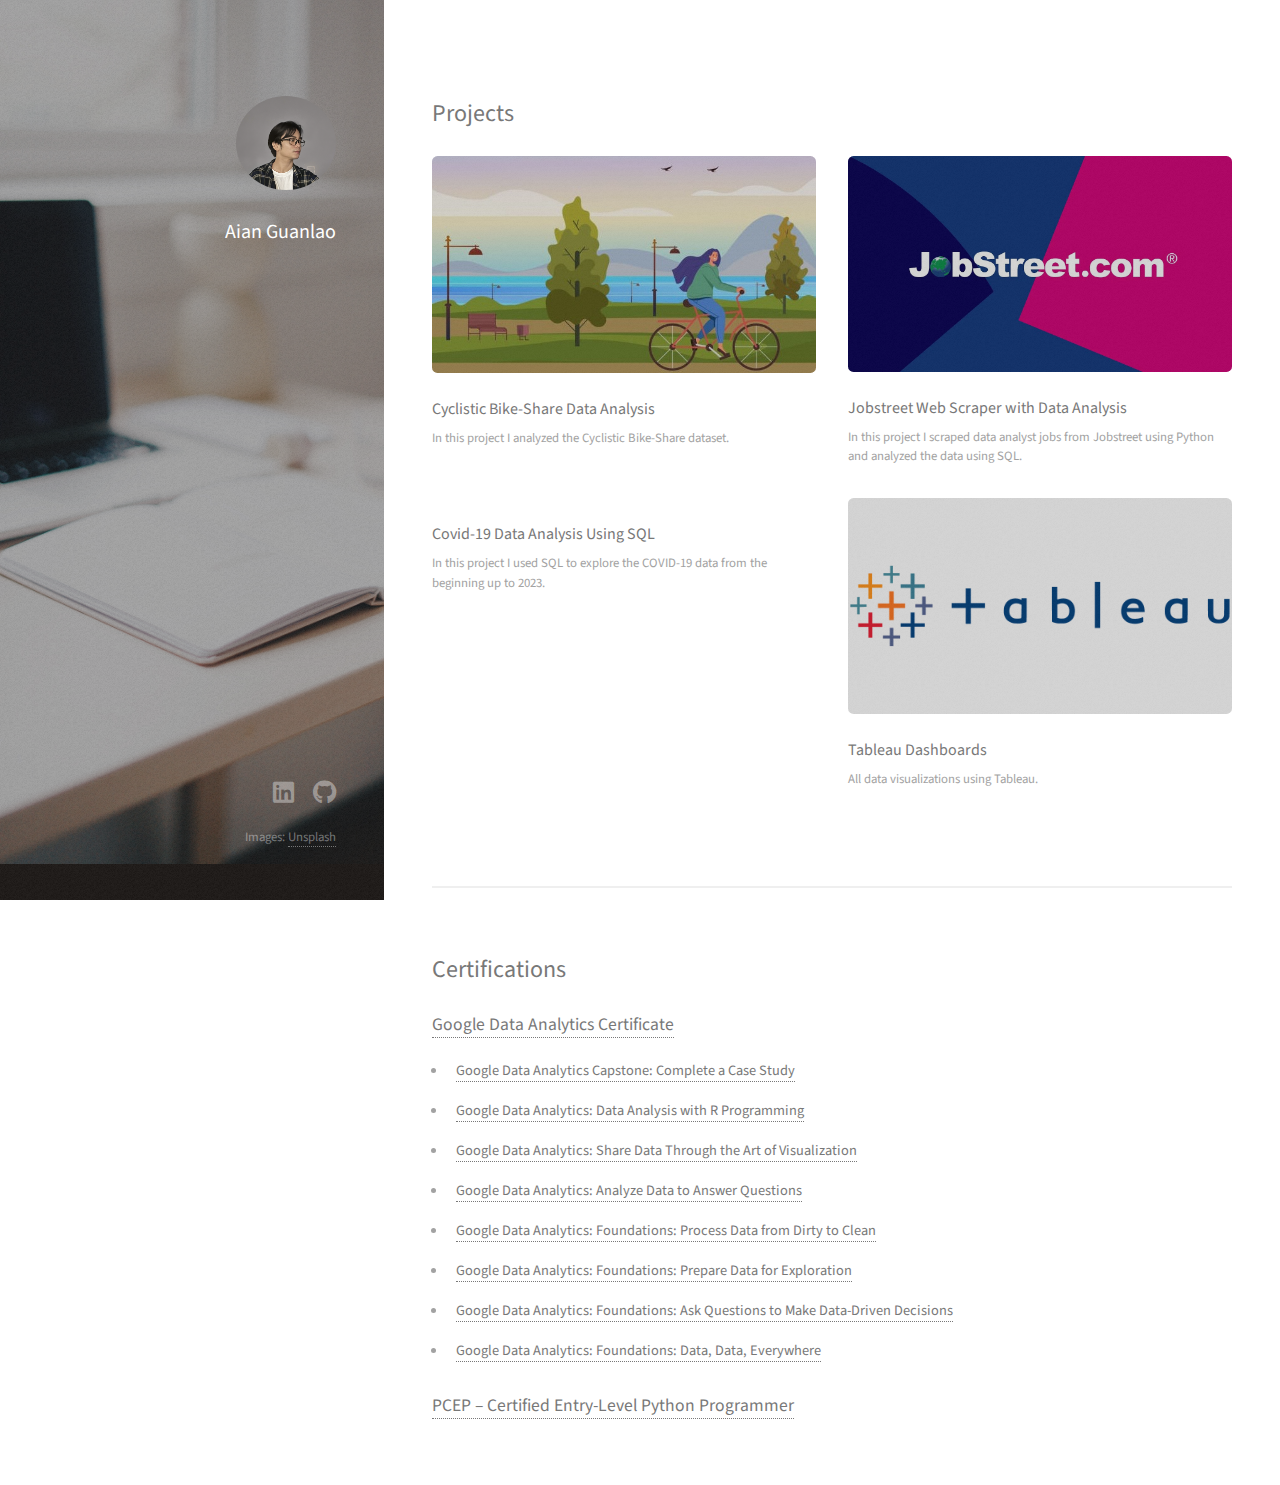
==== index.html @ 977e734b "Initial commit for portfolio website" ====
<!DOCTYPE HTML>
<!--
	Strata by HTML5 UP
	html5up.net | @ajlkn
	Free for personal and commercial use under the CCA 3.0 license (html5up.net/license)
-->
<html>
	<head>
		<title>Aian Guanlao</title>
		<meta charset="utf-8" />
		<meta name="viewport" content="width=device-width, initial-scale=1, user-scalable=no" />
		<link rel="stylesheet" href="assets/css/main.css" />
	</head>
	<body class="is-preload">

		<!-- Header -->
			<header id="header">
				<div class="inner">
					<a href="#" class="image avatar"><img src="images/avatar.png" alt="" /></a>
					<h1><strong>Aian Guanlao</strong></h1>
				</div>
			</header>

		<!-- Main -->
			<div id="main">

				<!-- One -->
					<!-- <section id="one">
						<header class="major">
							<h2>Ipsum lorem dolor aliquam ante commodo<br />
							magna sed accumsan arcu neque.</h2>
						</header>
						<p>Accumsan orci faucibus id eu lorem semper. Eu ac iaculis ac nunc nisi lorem vulputate lorem neque cubilia ac in adipiscing in curae lobortis tortor primis integer massa adipiscing id nisi accumsan pellentesque commodo blandit enim arcu non at amet id arcu magna. Accumsan orci faucibus id eu lorem semper nunc nisi lorem vulputate lorem neque cubilia.</p>
						<ul class="actions">
							<li><a href="#" class="button">Learn More</a></li>
						</ul>
					</section> -->

				<!-- Two -->
					<section id="two">
						<h2>Projects</h2>
						<div class="row">
							<article class="col-6 col-12-xsmall work-item">
								<a href="https://github.com/shiru76/cyclistic-bike-share-data-analysis" target="_blank" class="image fit thumb"><img src="images/cyclistic.jpg" alt="" /></a>
								<h3>Cyclistic Bike-Share Data Analysis</h3>
								<p>In this project I analyzed the Cyclistic Bike-Share dataset.</p>
								<!-- <p>Image: PrettyVectors/iStock</p> -->
							</article>
							<article class="col-6 col-12-xsmall work-item">
								<a href="https://github.com/shiru76/job-web-scraper" target="_blank" class="image fit thumb"><img src="images/jobstreet.png" alt="" /></a>
								<h3>Jobstreet Web Scraper with Data Analysis</h3>
								<p>In this project I scraped data analyst jobs from Jobstreet using Python and analyzed the data using SQL.</p>
							</article>
							<article class="col-6 col-12-xsmall work-item">
								<a href="https://github.com/shiru76/covid19-data-analysis" target="_blank" class="image fit thumb"><img src="images/COVID19.jpg" alt="" /></a>
								<h3>Covid-19 Data Analysis Using SQL</h3>
								<p>In this project I used SQL to explore the COVID-19 data from the beginning up to 2023.</p>
							</article>
							<article class="col-6 col-12-xsmall work-item">
								<a href="https://public.tableau.com/app/profile/iron.lao/viz" target="_blank" class="image fit thumb"><img src="images/tableau.png" alt="" /></a>
								<h3>Tableau Dashboards</h3>
								<p>All data visualizations using Tableau.</p>
							</article>
							<!-- <article class="col-6 col-12-xsmall work-item">
								<a href="images/fulls/06.jpg" class="image fit thumb"><img src="images/thumbs/06.jpg" alt="" /></a>
								<h3>Risus ornare lacinia</h3>
								<p>Lorem ipsum dolor sit amet nisl sed nullam feugiat.</p>
							</article> -->
						</div>
						<!-- <ul class="actions">
							<li><a href="#" class="button">Full Portfolio</a></li>
						</ul> -->
					</section>

				<!-- Three -->
					<!-- <section id="three">
						<h2>Get In Touch</h2>
						<p>Accumsan pellentesque commodo blandit enim arcu non at amet id arcu magna. Accumsan orci faucibus id eu lorem semper nunc nisi lorem vulputate lorem neque lorem ipsum dolor.</p>
						<div class="row">
							<div class="col-8 col-12-small">
								<form method="post" action="#">
									<div class="row gtr-uniform gtr-50">
										<div class="col-6 col-12-xsmall"><input type="text" name="name" id="name" placeholder="Name" /></div>
										<div class="col-6 col-12-xsmall"><input type="email" name="email" id="email" placeholder="Email" /></div>
										<div class="col-12"><textarea name="message" id="message" placeholder="Message" rows="4"></textarea></div>
									</div>
								</form>
								<ul class="actions">
									<li><input type="submit" value="Send Message" /></li>
								</ul>
							</div>
							<div class="col-4 col-12-small">
								<ul class="labeled-icons">
									<li>
										<h3 class="icon solid fa-home"><span class="label">Address</span></h3>
										1234 Somewhere Rd.<br />
										Nashville, TN 00000<br />
										United States
									</li>
									<li>
										<h3 class="icon solid fa-mobile-alt"><span class="label">Phone</span></h3>
										000-000-0000
									</li>
									<li>
										<h3 class="icon solid fa-envelope"><span class="label">Email</span></h3>
										<a href="#">hello@untitled.tld</a>
									</li>
								</ul>
							</div>
						</div>
					</section> -->

					<section id="three">
						<h2>Certifications</h2>
						<h4><a href="https://www.credly.com/badges/f3aaa649-5cfc-489a-98c5-529273b153b5" target="_blank">Google Data Analytics Certificate</a></h4>											
						<ul>
							<li>
								<h5><a href="https://www.coursera.org/account/accomplishments/certificate/MT8BMT2LT2SA" target="_blank">Google Data Analytics Capstone: Complete a Case Study</a></h5>
							</li>
							<li>
								<h5><a href="https://www.coursera.org/account/accomplishments/certificate/2DCH8TQHTHVV" target="_blank">Google Data Analytics: Data Analysis with R Programming</a></h5>
							</li>	
							<li>
								<h5><a href="https://www.coursera.org/account/accomplishments/certificate/ABTQ2NG5CP3Q" target="_blank">Google Data Analytics: Share Data Through the Art of Visualization</a></h5>
							</li>
							<li>
								<h5><a href="https://www.coursera.org/account/accomplishments/certificate/3HGBBNCSVSRV" target="_blank">Google Data Analytics: Analyze Data to Answer Questions</a></h5>
							</li>	
							<li>
								<h5><a href="https://www.coursera.org/account/accomplishments/certificate/ZNHWNLMT7KVZ" target="_blank">Google Data Analytics: Foundations: Process Data from Dirty to Clean</a></h5>
							</li>
							<li>
								<h5><a href="https://www.coursera.org/account/accomplishments/certificate/VBFHXKANW5DZ" target="_blank">Google Data Analytics: Foundations: Prepare Data for Exploration</a></h5>
							</li>
							<li>
								<h5><a href="https://www.coursera.org/account/accomplishments/certificate/7XJ7YYUJMYHV" target="_blank">Google Data Analytics: Foundations: Ask Questions to Make Data-Driven Decisions</a></h5>
							</li>
							<li>
								<h5><a href="https://www.coursera.org/account/accomplishments/certificate/EYYZ6BNDMR9D" target="_blank">Google Data Analytics: Foundations: Data, Data, Everywhere</a></h5>
							</li>	
						</ul>
						<h4><a href="https://www.credly.com/badges/b2095a31-2102-4abe-8b6a-214d32609494" target="_blank">PCEP – Certified Entry-Level Python Programmer</a></h4>
					</section>					

				<!-- Four -->
				<!--
					<section id="four">
						<h2>Elements</h2>

						<section>
							<h4>Text</h4>
							<p>This is <b>bold</b> and this is <strong>strong</strong>. This is <i>italic</i> and this is <em>emphasized</em>.
							This is <sup>superscript</sup> text and this is <sub>subscript</sub> text.
							This is <u>underlined</u> and this is code: <code>for (;;) { ... }</code>. Finally, <a href="#">this is a link</a>.</p>
							<hr />
							<header>
								<h4>Heading with a Subtitle</h4>
								<p>Lorem ipsum dolor sit amet nullam id egestas urna aliquam</p>
							</header>
							<p>Nunc lacinia ante nunc ac lobortis. Interdum adipiscing gravida odio porttitor sem non mi integer non faucibus ornare mi ut ante amet placerat aliquet. Volutpat eu sed ante lacinia sapien lorem accumsan varius montes viverra nibh in adipiscing blandit tempus accumsan.</p>
							<header>
								<h5>Heading with a Subtitle</h5>
								<p>Lorem ipsum dolor sit amet nullam id egestas urna aliquam</p>
							</header>
							<p>Nunc lacinia ante nunc ac lobortis. Interdum adipiscing gravida odio porttitor sem non mi integer non faucibus ornare mi ut ante amet placerat aliquet. Volutpat eu sed ante lacinia sapien lorem accumsan varius montes viverra nibh in adipiscing blandit tempus accumsan.</p>
							<hr />
							<h2>Heading Level 2</h2>
							<h3>Heading Level 3</h3>
							<h4>Heading Level 4</h4>
							<h5>Heading Level 5</h5>
							<h6>Heading Level 6</h6>
							<hr />
							<h5>Blockquote</h5>
							<blockquote>Fringilla nisl. Donec accumsan interdum nisi, quis tincidunt felis sagittis eget tempus euismod. Vestibulum ante ipsum primis in faucibus vestibulum. Blandit adipiscing eu felis iaculis volutpat ac adipiscing accumsan faucibus. Vestibulum ante ipsum primis in faucibus lorem ipsum dolor sit amet nullam adipiscing eu felis.</blockquote>
							<h5>Preformatted</h5>
							<pre><code>i = 0;

while (!deck.isInOrder()) {
print 'Iteration ' + i;
deck.shuffle();
i++;
}

print 'It took ' + i + ' iterations to sort the deck.';</code></pre>
						</section>

						<section>
							<h4>Lists</h4>
							<div class="row">
								<div class="col-6 col-12-xsmall">
									<h5>Unordered</h5>
									<ul>
										<li>Dolor pulvinar etiam magna etiam.</li>
										<li>Sagittis adipiscing lorem eleifend.</li>
										<li>Felis enim feugiat dolore viverra.</li>
									</ul>
									<h5>Alternate</h5>
									<ul class="alt">
										<li>Dolor pulvinar etiam magna etiam.</li>
										<li>Sagittis adipiscing lorem eleifend.</li>
										<li>Felis enim feugiat dolore viverra.</li>
									</ul>
								</div>
								<div class="col-6 col-12-xsmall">
									<h5>Ordered</h5>
									<ol>
										<li>Dolor pulvinar etiam magna etiam.</li>
										<li>Etiam vel felis at lorem sed viverra.</li>
										<li>Felis enim feugiat dolore viverra.</li>
										<li>Dolor pulvinar etiam magna etiam.</li>
										<li>Etiam vel felis at lorem sed viverra.</li>
										<li>Felis enim feugiat dolore viverra.</li>
									</ol>
									<h5>Icons</h5>
									<ul class="icons">
										<li><a href="#" class="icon brands fa-twitter"><span class="label">Twitter</span></a></li>
										<li><a href="#" class="icon brands fa-facebook-f"><span class="label">Facebook</span></a></li>
										<li><a href="#" class="icon brands fa-instagram"><span class="label">Instagram</span></a></li>
										<li><a href="#" class="icon brands fa-github"><span class="label">Github</span></a></li>
										<li><a href="#" class="icon brands fa-dribbble"><span class="label">Dribbble</span></a></li>
										<li><a href="#" class="icon brands fa-tumblr"><span class="label">Tumblr</span></a></li>
									</ul>
								</div>
							</div>
							<h5>Actions</h5>
							<ul class="actions">
								<li><a href="#" class="button primary">Default</a></li>
								<li><a href="#" class="button">Default</a></li>
							</ul>
							<ul class="actions small">
								<li><a href="#" class="button primary small">Small</a></li>
								<li><a href="#" class="button small">Small</a></li>
							</ul>
							<div class="row">
								<div class="col-6 col-12-small">
									<ul class="actions stacked">
										<li><a href="#" class="button primary">Default</a></li>
										<li><a href="#" class="button">Default</a></li>
									</ul>
								</div>
								<div class="col-6 col-12-small">
									<ul class="actions stacked">
										<li><a href="#" class="button primary small">Small</a></li>
										<li><a href="#" class="button small">Small</a></li>
									</ul>
								</div>
								<div class="col-6 col-12-small">
									<ul class="actions stacked">
										<li><a href="#" class="button primary fit">Default</a></li>
										<li><a href="#" class="button fit">Default</a></li>
									</ul>
								</div>
								<div class="col-6 col-12-small">
									<ul class="actions stacked">
										<li><a href="#" class="button primary small fit">Small</a></li>
										<li><a href="#" class="button small fit">Small</a></li>
									</ul>
								</div>
							</div>
						</section>

						<section>
							<h4>Table</h4>
							<h5>Default</h5>
							<div class="table-wrapper">
								<table>
									<thead>
										<tr>
											<th>Name</th>
											<th>Description</th>
											<th>Price</th>
										</tr>
									</thead>
									<tbody>
										<tr>
											<td>Item One</td>
											<td>Ante turpis integer aliquet porttitor.</td>
											<td>29.99</td>
										</tr>
										<tr>
											<td>Item Two</td>
											<td>Vis ac commodo adipiscing arcu aliquet.</td>
											<td>19.99</td>
										</tr>
										<tr>
											<td>Item Three</td>
											<td> Morbi faucibus arcu accumsan lorem.</td>
											<td>29.99</td>
										</tr>
										<tr>
											<td>Item Four</td>
											<td>Vitae integer tempus condimentum.</td>
											<td>19.99</td>
										</tr>
										<tr>
											<td>Item Five</td>
											<td>Ante turpis integer aliquet porttitor.</td>
											<td>29.99</td>
										</tr>
									</tbody>
									<tfoot>
										<tr>
											<td colspan="2"></td>
											<td>100.00</td>
										</tr>
									</tfoot>
								</table>
							</div>

							<h5>Alternate</h5>
							<div class="table-wrapper">
								<table class="alt">
									<thead>
										<tr>
											<th>Name</th>
											<th>Description</th>
											<th>Price</th>
										</tr>
									</thead>
									<tbody>
										<tr>
											<td>Item One</td>
											<td>Ante turpis integer aliquet porttitor.</td>
											<td>29.99</td>
										</tr>
										<tr>
											<td>Item Two</td>
											<td>Vis ac commodo adipiscing arcu aliquet.</td>
											<td>19.99</td>
										</tr>
										<tr>
											<td>Item Three</td>
											<td> Morbi faucibus arcu accumsan lorem.</td>
											<td>29.99</td>
										</tr>
										<tr>
											<td>Item Four</td>
											<td>Vitae integer tempus condimentum.</td>
											<td>19.99</td>
										</tr>
										<tr>
											<td>Item Five</td>
											<td>Ante turpis integer aliquet porttitor.</td>
											<td>29.99</td>
										</tr>
									</tbody>
									<tfoot>
										<tr>
											<td colspan="2"></td>
											<td>100.00</td>
										</tr>
									</tfoot>
								</table>
							</div>
						</section>

						<section>
							<h4>Buttons</h4>
							<ul class="actions">
								<li><a href="#" class="button primary">Primary</a></li>
								<li><a href="#" class="button">Default</a></li>
							</ul>
							<ul class="actions">
								<li><a href="#" class="button large">Large</a></li>
								<li><a href="#" class="button">Default</a></li>
								<li><a href="#" class="button small">Small</a></li>
							</ul>
							<ul class="actions fit">
								<li><a href="#" class="button primary fit">Fit</a></li>
								<li><a href="#" class="button fit">Fit</a></li>
							</ul>
							<ul class="actions fit small">
								<li><a href="#" class="button primary fit small">Fit + Small</a></li>
								<li><a href="#" class="button fit small">Fit + Small</a></li>
							</ul>
							<ul class="actions">
								<li><a href="#" class="button primary icon solid fa-download">Icon</a></li>
								<li><a href="#" class="button icon solid fa-download">Icon</a></li>
							</ul>
							<ul class="actions">
								<li><span class="button primary disabled">Primary</span></li>
								<li><span class="button disabled">Default</span></li>
							</ul>
						</section>

						<section>
							<h4>Form</h4>
							<form method="post" action="#">
								<div class="row gtr-uniform gtr-50">
									<div class="col-6 col-12-xsmall">
										<input type="text" name="demo-name" id="demo-name" value="" placeholder="Name" />
									</div>
									<div class="col-6 col-12-xsmall">
										<input type="email" name="demo-email" id="demo-email" value="" placeholder="Email" />
									</div>
									<div class="col-12">
										<select name="demo-category" id="demo-category">
											<option value="">- Category -</option>
											<option value="1">Manufacturing</option>
											<option value="1">Shipping</option>
											<option value="1">Administration</option>
											<option value="1">Human Resources</option>
										</select>
									</div>
									<div class="col-4 col-12-small">
										<input type="radio" id="demo-priority-low" name="demo-priority" checked>
										<label for="demo-priority-low">Low Priority</label>
									</div>
									<div class="col-4 col-12-small">
										<input type="radio" id="demo-priority-normal" name="demo-priority">
										<label for="demo-priority-normal">Normal Priority</label>
									</div>
									<div class="col-4 col-12-small">
										<input type="radio" id="demo-priority-high" name="demo-priority">
										<label for="demo-priority-high">High Priority</label>
									</div>
									<div class="col-6 col-12-small">
										<input type="checkbox" id="demo-copy" name="demo-copy">
										<label for="demo-copy">Email me a copy of this message</label>
									</div>
									<div class="col-6 col-12-small">
										<input type="checkbox" id="demo-human" name="demo-human" checked>
										<label for="demo-human">I am a human and not a robot</label>
									</div>
									<div class="col-12">
										<textarea name="demo-message" id="demo-message" placeholder="Enter your message" rows="6"></textarea>
									</div>
									<div class="col-12">
										<ul class="actions">
											<li><input type="submit" value="Send Message" class="primary" /></li>
											<li><input type="reset" value="Reset" /></li>
										</ul>
									</div>
								</div>
							</form>
						</section>

						<section>
							<h4>Image</h4>
							<h5>Fit</h5>
							<div class="box alt">
								<div class="row gtr-50 gtr-uniform">
									<div class="col-12"><span class="image fit"><img src="images/fulls/05.jpg" alt="" /></span></div>
									<div class="col-4"><span class="image fit"><img src="images/thumbs/01.jpg" alt="" /></span></div>
									<div class="col-4"><span class="image fit"><img src="images/thumbs/02.jpg" alt="" /></span></div>
									<div class="col-4"><span class="image fit"><img src="images/thumbs/03.jpg" alt="" /></span></div>
									<div class="col-4"><span class="image fit"><img src="images/thumbs/04.jpg" alt="" /></span></div>
									<div class="col-4"><span class="image fit"><img src="images/thumbs/05.jpg" alt="" /></span></div>
									<div class="col-4"><span class="image fit"><img src="images/thumbs/06.jpg" alt="" /></span></div>
									<div class="col-4"><span class="image fit"><img src="images/thumbs/03.jpg" alt="" /></span></div>
									<div class="col-4"><span class="image fit"><img src="images/thumbs/02.jpg" alt="" /></span></div>
									<div class="col-4"><span class="image fit"><img src="images/thumbs/01.jpg" alt="" /></span></div>
								</div>
							</div>
							<h5>Left &amp; Right</h5>
							<p><span class="image left"><img src="images/avatar.jpg" alt="" /></span>Fringilla nisl. Donec accumsan interdum nisi, quis tincidunt felis sagittis eget. tempus euismod. Vestibulum ante ipsum primis in faucibus vestibulum. Blandit adipiscing eu felis iaculis volutpat ac adipiscing accumsan eu faucibus. Integer ac pellentesque praesent tincidunt felis sagittis eget. tempus euismod. Vestibulum ante ipsum primis in faucibus vestibulum. Blandit adipiscing eu felis iaculis volutpat ac adipiscing accumsan eu faucibus. Integer ac pellentesque praesent. Donec accumsan interdum nisi, quis tincidunt felis sagittis eget. tempus euismod. Vestibulum ante ipsum primis in faucibus vestibulum. Blandit adipiscing eu felis iaculis volutpat ac adipiscing accumsan eu faucibus. Integer ac pellentesque praesent tincidunt felis sagittis eget. tempus euismod. Vestibulum ante ipsum primis in faucibus vestibulum. Blandit adipiscing eu felis iaculis volutpat ac adipiscing accumsan eu faucibus. Integer ac pellentesque praesent.</p>
							<p><span class="image right"><img src="images/avatar.jpg" alt="" /></span>Fringilla nisl. Donec accumsan interdum nisi, quis tincidunt felis sagittis eget. tempus euismod. Vestibulum ante ipsum primis in faucibus vestibulum. Blandit adipiscing eu felis iaculis volutpat ac adipiscing accumsan eu faucibus. Integer ac pellentesque praesent tincidunt felis sagittis eget. tempus euismod. Vestibulum ante ipsum primis in faucibus vestibulum. Blandit adipiscing eu felis iaculis volutpat ac adipiscing accumsan eu faucibus. Integer ac pellentesque praesent. Donec accumsan interdum nisi, quis tincidunt felis sagittis eget. tempus euismod. Vestibulum ante ipsum primis in faucibus vestibulum. Blandit adipiscing eu felis iaculis volutpat ac adipiscing accumsan eu faucibus. Integer ac pellentesque praesent tincidunt felis sagittis eget. tempus euismod. Vestibulum ante ipsum primis in faucibus vestibulum. Blandit adipiscing eu felis iaculis volutpat ac adipiscing accumsan eu faucibus. Integer ac pellentesque praesent.</p>
						</section>

					</section>
				-->

			</div>

		<!-- Footer -->
			<footer id="footer">
				<div class="inner">
					<ul class="icons">
						<li><a href="https://www.linkedin.com/in/hcguanlaoiii/" class="icon brands fa-linkedin" target="_blank"><span class="label">Github</span></a></li>
						<li><a href="https://www.github.com/shiru76/" class="icon brands fa-github" target="_blank"><span class="label">Linkedin</span></a></li>
					</ul>
					<ul class="copyright">
						<!-- <li>&copy; Untitled</li><li>Design: <a href="http://html5up.net">HTML5 UP</a></li> -->
						<li>Images: <a href="https://unsplash.com/" target="_blank">Unsplash</a></li>
					</ul>
				</div>
			</footer>

		<!-- Scripts -->
			<script src="assets/js/jquery.min.js"></script>
			<script src="assets/js/jquery.poptrox.min.js"></script>
			<script src="assets/js/browser.min.js"></script>
			<script src="assets/js/breakpoints.min.js"></script>
			<script src="assets/js/util.js"></script>
			<script src="assets/js/main.js"></script>

	</body>
</html>
---- assets/css/main.css ----
@import url("fontawesome-all.min.css");
@import url("https://fonts.googleapis.com/css?family=Source+Sans+Pro:400,400italic");

/*
	Strata by HTML5 UP
	html5up.net | @ajlkn
	Free for personal and commercial use under the CCA 3.0 license (html5up.net/license)
*/

html, body, div, span, applet, object,
iframe, h1, h2, h3, h4, h5, h6, p, blockquote,
pre, a, abbr, acronym, address, big, cite,
code, del, dfn, em, img, ins, kbd, q, s, samp,
small, strike, strong, sub, sup, tt, var, b,
u, i, center, dl, dt, dd, ol, ul, li, fieldset,
form, label, legend, table, caption, tbody,
tfoot, thead, tr, th, td, article, aside,
canvas, details, embed, figure, figcaption,
footer, header, hgroup, menu, nav, output, ruby,
section, summary, time, mark, audio, video {
	margin: 0;
	padding: 0;
	border: 0;
	font-size: 100%;
	font: inherit;
	vertical-align: baseline;}

article, aside, details, figcaption, figure,
footer, header, hgroup, menu, nav, section {
	display: block;}

body {
	line-height: 1;
}

ol, ul {
	list-style: none;
}

blockquote, q {
	quotes: none;
}

	blockquote:before, blockquote:after, q:before, q:after {
		content: '';
		content: none;
	}

table {
	border-collapse: collapse;
	border-spacing: 0;
}

body {
	-webkit-text-size-adjust: none;
}

mark {
	background-color: transparent;
	color: inherit;
}

input::-moz-focus-inner {
	border: 0;
	padding: 0;
}

input, select, textarea {
	-moz-appearance: none;
	-webkit-appearance: none;
	-ms-appearance: none;
	appearance: none;
}

/* Basic */

	html {
		box-sizing: border-box;
	}

	*, *:before, *:after {
		box-sizing: inherit;
	}

	body {
		background: #fff;
	}

		body.is-preload *, body.is-preload *:before, body.is-preload *:after {
			-moz-animation: none !important;
			-webkit-animation: none !important;
			-ms-animation: none !important;
			animation: none !important;
			-moz-transition: none !important;
			-webkit-transition: none !important;
			-ms-transition: none !important;
			transition: none !important;
		}

	body, input, select, textarea {
		color: #a2a2a2;
		font-family: "Source Sans Pro", Helvetica, sans-serif;
		font-size: 16pt;
		font-weight: 400;
		line-height: 1.75em;
	}

	a {
		-moz-transition: color 0.2s ease-in-out, border-color 0.2s ease-in-out;
		-webkit-transition: color 0.2s ease-in-out, border-color 0.2s ease-in-out;
		-ms-transition: color 0.2s ease-in-out, border-color 0.2s ease-in-out;
		transition: color 0.2s ease-in-out, border-color 0.2s ease-in-out;
		border-bottom: dotted 1px;
		color: #49bf9d;
		text-decoration: none;
	}

		a:hover {
			border-bottom-color: transparent;
			color: #49bf9d !important;
			text-decoration: none;
		}

	strong, b {
		color: #787878;
		font-weight: 400;
	}

	em, i {
		font-style: italic;
	}

	p {
		margin: 0 0 2em 0;
	}

	h1, h2, h3, h4, h5, h6 {
		color: #787878;
		font-weight: 400;
		line-height: 1em;
		margin: 0 0 1em 0;
	}

		h1 a, h2 a, h3 a, h4 a, h5 a, h6 a {
			color: inherit;
			text-decoration: none;
		}

	h1 {
		font-size: 2em;
		line-height: 1.5em;
	}

	h2 {
		font-size: 1.5em;
		line-height: 1.5em;
	}

	h3 {
		font-size: 1.25em;
		line-height: 1.5em;
	}

	h4 {
		font-size: 1.1em;
		line-height: 1.5em;
	}

	h5 {
		font-size: 0.9em;
		line-height: 1.5em;
	}

	h6 {
		font-size: 0.7em;
		line-height: 1.5em;
	}

	sub {
		font-size: 0.8em;
		position: relative;
		top: 0.5em;
	}

	sup {
		font-size: 0.8em;
		position: relative;
		top: -0.5em;
	}

	hr {
		border: 0;
		border-bottom: solid 2px #efefef;
		margin: 2em 0;
	}

		hr.major {
			margin: 3em 0;
		}

	blockquote {
		border-left: solid 6px #efefef;
		font-style: italic;
		margin: 0 0 2em 0;
		padding: 0.5em 0 0.5em 1.5em;
	}

	code {
		background: #f7f7f7;
		border-radius: 0.35em;
		border: solid 2px #efefef;
		font-family: "Courier New", monospace;
		font-size: 0.9em;
		margin: 0 0.25em;
		padding: 0.25em 0.65em;
	}

	pre {
		-webkit-overflow-scrolling: touch;
		font-family: "Courier New", monospace;
		font-size: 0.9em;
		margin: 0 0 2em 0;
	}

		pre code {
			display: block;
			line-height: 1.75em;
			padding: 1em 1.5em;
			overflow-x: auto;
		}

	.align-left {
		text-align: left;
	}

	.align-center {
		text-align: center;
	}

	.align-right {
		text-align: right;
	}

/* Container */

	.container {
		margin: 0 auto;
		max-width: calc(100% - 4em);
		width: 100%;
	}

		.container.xsmall {
			width: 25%;
		}

		.container.small {
			width: 50%;
		}

		.container.medium {
			width: 75%;
		}

		.container.large {
			width: 125%;
		}

		.container.xlarge {
			width: 150%;
		}

		.container.max {
			width: 100%;
		}

		@media screen and (max-width: 980px) {

			.container {
				width: 100% !important;
				max-width: 100% !important;
			}

		}

		@media screen and (max-width: 480px) {

			.container {
				max-width: calc(100% - 3em);
			}

		}

/* Row */

	.row {
		display: flex;
		flex-wrap: wrap;
		box-sizing: border-box;
		align-items: stretch;
	}

		.row > * {
			box-sizing: border-box;
		}

		.row.gtr-uniform > * > :last-child {
			margin-bottom: 0;
		}

		.row.aln-left {
			justify-content: flex-start;
		}

		.row.aln-center {
			justify-content: center;
		}

		.row.aln-right {
			justify-content: flex-end;
		}

		.row.aln-top {
			align-items: flex-start;
		}

		.row.aln-middle {
			align-items: center;
		}

		.row.aln-bottom {
			align-items: flex-end;
		}

		.row > .imp {
			order: -1;
		}

		.row > .col-1 {
			width: 8.33333%;
		}

		.row > .off-1 {
			margin-left: 8.33333%;
		}

		.row > .col-2 {
			width: 16.66667%;
		}

		.row > .off-2 {
			margin-left: 16.66667%;
		}

		.row > .col-3 {
			width: 25%;
		}

		.row > .off-3 {
			margin-left: 25%;
		}

		.row > .col-4 {
			width: 33.33333%;
		}

		.row > .off-4 {
			margin-left: 33.33333%;
		}

		.row > .col-5 {
			width: 41.66667%;
		}

		.row > .off-5 {
			margin-left: 41.66667%;
		}

		.row > .col-6 {
			width: 50%;
		}

		.row > .off-6 {
			margin-left: 50%;
		}

		.row > .col-7 {
			width: 58.33333%;
		}

		.row > .off-7 {
			margin-left: 58.33333%;
		}

		.row > .col-8 {
			width: 66.66667%;
		}

		.row > .off-8 {
			margin-left: 66.66667%;
		}

		.row > .col-9 {
			width: 75%;
		}

		.row > .off-9 {
			margin-left: 75%;
		}

		.row > .col-10 {
			width: 83.33333%;
		}

		.row > .off-10 {
			margin-left: 83.33333%;
		}

		.row > .col-11 {
			width: 91.66667%;
		}

		.row > .off-11 {
			margin-left: 91.66667%;
		}

		.row > .col-12 {
			width: 100%;
		}

		.row > .off-12 {
			margin-left: 100%;
		}

		.row.gtr-0 {
			margin-top: 0;
			margin-left: 0em;
		}

			.row.gtr-0 > * {
				padding: 0 0 0 0em;
			}

			.row.gtr-0.gtr-uniform {
				margin-top: 0em;
			}

				.row.gtr-0.gtr-uniform > * {
					padding-top: 0em;
				}

		.row.gtr-25 {
			margin-top: 0;
			margin-left: -0.625em;
		}

			.row.gtr-25 > * {
				padding: 0 0 0 0.625em;
			}

			.row.gtr-25.gtr-uniform {
				margin-top: -0.625em;
			}

				.row.gtr-25.gtr-uniform > * {
					padding-top: 0.625em;
				}

		.row.gtr-50 {
			margin-top: 0;
			margin-left: -1.25em;
		}

			.row.gtr-50 > * {
				padding: 0 0 0 1.25em;
			}

			.row.gtr-50.gtr-uniform {
				margin-top: -1.25em;
			}

				.row.gtr-50.gtr-uniform > * {
					padding-top: 1.25em;
				}

		.row {
			margin-top: 0;
			margin-left: -2.5em;
		}

			.row > * {
				padding: 0 0 0 2.5em;
			}

			.row.gtr-uniform {
				margin-top: -2.5em;
			}

				.row.gtr-uniform > * {
					padding-top: 2.5em;
				}

		.row.gtr-150 {
			margin-top: 0;
			margin-left: -3.75em;
		}

			.row.gtr-150 > * {
				padding: 0 0 0 3.75em;
			}

			.row.gtr-150.gtr-uniform {
				margin-top: -3.75em;
			}

				.row.gtr-150.gtr-uniform > * {
					padding-top: 3.75em;
				}

		.row.gtr-200 {
			margin-top: 0;
			margin-left: -5em;
		}

			.row.gtr-200 > * {
				padding: 0 0 0 5em;
			}

			.row.gtr-200.gtr-uniform {
				margin-top: -5em;
			}

				.row.gtr-200.gtr-uniform > * {
					padding-top: 5em;
				}

		@media screen and (max-width: 1800px) {

			.row {
				display: flex;
				flex-wrap: wrap;
				box-sizing: border-box;
				align-items: stretch;
			}

				.row > * {
					box-sizing: border-box;
				}

				.row.gtr-uniform > * > :last-child {
					margin-bottom: 0;
				}

				.row.aln-left {
					justify-content: flex-start;
				}

				.row.aln-center {
					justify-content: center;
				}

				.row.aln-right {
					justify-content: flex-end;
				}

				.row.aln-top {
					align-items: flex-start;
				}

				.row.aln-middle {
					align-items: center;
				}

				.row.aln-bottom {
					align-items: flex-end;
				}

				.row > .imp-xlarge {
					order: -1;
				}

				.row > .col-1-xlarge {
					width: 8.33333%;
				}

				.row > .off-1-xlarge {
					margin-left: 8.33333%;
				}

				.row > .col-2-xlarge {
					width: 16.66667%;
				}

				.row > .off-2-xlarge {
					margin-left: 16.66667%;
				}

				.row > .col-3-xlarge {
					width: 25%;
				}

				.row > .off-3-xlarge {
					margin-left: 25%;
				}

				.row > .col-4-xlarge {
					width: 33.33333%;
				}

				.row > .off-4-xlarge {
					margin-left: 33.33333%;
				}

				.row > .col-5-xlarge {
					width: 41.66667%;
				}

				.row > .off-5-xlarge {
					margin-left: 41.66667%;
				}

				.row > .col-6-xlarge {
					width: 50%;
				}

				.row > .off-6-xlarge {
					margin-left: 50%;
				}

				.row > .col-7-xlarge {
					width: 58.33333%;
				}

				.row > .off-7-xlarge {
					margin-left: 58.33333%;
				}

				.row > .col-8-xlarge {
					width: 66.66667%;
				}

				.row > .off-8-xlarge {
					margin-left: 66.66667%;
				}

				.row > .col-9-xlarge {
					width: 75%;
				}

				.row > .off-9-xlarge {
					margin-left: 75%;
				}

				.row > .col-10-xlarge {
					width: 83.33333%;
				}

				.row > .off-10-xlarge {
					margin-left: 83.33333%;
				}

				.row > .col-11-xlarge {
					width: 91.66667%;
				}

				.row > .off-11-xlarge {
					margin-left: 91.66667%;
				}

				.row > .col-12-xlarge {
					width: 100%;
				}

				.row > .off-12-xlarge {
					margin-left: 100%;
				}

				.row.gtr-0 {
					margin-top: 0;
					margin-left: 0em;
				}

					.row.gtr-0 > * {
						padding: 0 0 0 0em;
					}

					.row.gtr-0.gtr-uniform {
						margin-top: 0em;
					}

						.row.gtr-0.gtr-uniform > * {
							padding-top: 0em;
						}

				.row.gtr-25 {
					margin-top: 0;
					margin-left: -0.625em;
				}

					.row.gtr-25 > * {
						padding: 0 0 0 0.625em;
					}

					.row.gtr-25.gtr-uniform {
						margin-top: -0.625em;
					}

						.row.gtr-25.gtr-uniform > * {
							padding-top: 0.625em;
						}

				.row.gtr-50 {
					margin-top: 0;
					margin-left: -1.25em;
				}

					.row.gtr-50 > * {
						padding: 0 0 0 1.25em;
					}

					.row.gtr-50.gtr-uniform {
						margin-top: -1.25em;
					}

						.row.gtr-50.gtr-uniform > * {
							padding-top: 1.25em;
						}

				.row {
					margin-top: 0;
					margin-left: -2.5em;
				}

					.row > * {
						padding: 0 0 0 2.5em;
					}

					.row.gtr-uniform {
						margin-top: -2.5em;
					}

						.row.gtr-uniform > * {
							padding-top: 2.5em;
						}

				.row.gtr-150 {
					margin-top: 0;
					margin-left: -3.75em;
				}

					.row.gtr-150 > * {
						padding: 0 0 0 3.75em;
					}

					.row.gtr-150.gtr-uniform {
						margin-top: -3.75em;
					}

						.row.gtr-150.gtr-uniform > * {
							padding-top: 3.75em;
						}

				.row.gtr-200 {
					margin-top: 0;
					margin-left: -5em;
				}

					.row.gtr-200 > * {
						padding: 0 0 0 5em;
					}

					.row.gtr-200.gtr-uniform {
						margin-top: -5em;
					}

						.row.gtr-200.gtr-uniform > * {
							padding-top: 5em;
						}

		}

		@media screen and (max-width: 1280px) {

			.row {
				display: flex;
				flex-wrap: wrap;
				box-sizing: border-box;
				align-items: stretch;
			}

				.row > * {
					box-sizing: border-box;
				}

				.row.gtr-uniform > * > :last-child {
					margin-bottom: 0;
				}

				.row.aln-left {
					justify-content: flex-start;
				}

				.row.aln-center {
					justify-content: center;
				}

				.row.aln-right {
					justify-content: flex-end;
				}

				.row.aln-top {
					align-items: flex-start;
				}

				.row.aln-middle {
					align-items: center;
				}

				.row.aln-bottom {
					align-items: flex-end;
				}

				.row > .imp-large {
					order: -1;
				}

				.row > .col-1-large {
					width: 8.33333%;
				}

				.row > .off-1-large {
					margin-left: 8.33333%;
				}

				.row > .col-2-large {
					width: 16.66667%;
				}

				.row > .off-2-large {
					margin-left: 16.66667%;
				}

				.row > .col-3-large {
					width: 25%;
				}

				.row > .off-3-large {
					margin-left: 25%;
				}

				.row > .col-4-large {
					width: 33.33333%;
				}

				.row > .off-4-large {
					margin-left: 33.33333%;
				}

				.row > .col-5-large {
					width: 41.66667%;
				}

				.row > .off-5-large {
					margin-left: 41.66667%;
				}

				.row > .col-6-large {
					width: 50%;
				}

				.row > .off-6-large {
					margin-left: 50%;
				}

				.row > .col-7-large {
					width: 58.33333%;
				}

				.row > .off-7-large {
					margin-left: 58.33333%;
				}

				.row > .col-8-large {
					width: 66.66667%;
				}

				.row > .off-8-large {
					margin-left: 66.66667%;
				}

				.row > .col-9-large {
					width: 75%;
				}

				.row > .off-9-large {
					margin-left: 75%;
				}

				.row > .col-10-large {
					width: 83.33333%;
				}

				.row > .off-10-large {
					margin-left: 83.33333%;
				}

				.row > .col-11-large {
					width: 91.66667%;
				}

				.row > .off-11-large {
					margin-left: 91.66667%;
				}

				.row > .col-12-large {
					width: 100%;
				}

				.row > .off-12-large {
					margin-left: 100%;
				}

				.row.gtr-0 {
					margin-top: 0;
					margin-left: 0em;
				}

					.row.gtr-0 > * {
						padding: 0 0 0 0em;
					}

					.row.gtr-0.gtr-uniform {
						margin-top: 0em;
					}

						.row.gtr-0.gtr-uniform > * {
							padding-top: 0em;
						}

				.row.gtr-25 {
					margin-top: 0;
					margin-left: -0.5em;
				}

					.row.gtr-25 > * {
						padding: 0 0 0 0.5em;
					}

					.row.gtr-25.gtr-uniform {
						margin-top: -0.5em;
					}

						.row.gtr-25.gtr-uniform > * {
							padding-top: 0.5em;
						}

				.row.gtr-50 {
					margin-top: 0;
					margin-left: -1em;
				}

					.row.gtr-50 > * {
						padding: 0 0 0 1em;
					}

					.row.gtr-50.gtr-uniform {
						margin-top: -1em;
					}

						.row.gtr-50.gtr-uniform > * {
							padding-top: 1em;
						}

				.row {
					margin-top: 0;
					margin-left: -2em;
				}

					.row > * {
						padding: 0 0 0 2em;
					}

					.row.gtr-uniform {
						margin-top: -2em;
					}

						.row.gtr-uniform > * {
							padding-top: 2em;
						}

				.row.gtr-150 {
					margin-top: 0;
					margin-left: -3em;
				}

					.row.gtr-150 > * {
						padding: 0 0 0 3em;
					}

					.row.gtr-150.gtr-uniform {
						margin-top: -3em;
					}

						.row.gtr-150.gtr-uniform > * {
							padding-top: 3em;
						}

				.row.gtr-200 {
					margin-top: 0;
					margin-left: -4em;
				}

					.row.gtr-200 > * {
						padding: 0 0 0 4em;
					}

					.row.gtr-200.gtr-uniform {
						margin-top: -4em;
					}

						.row.gtr-200.gtr-uniform > * {
							padding-top: 4em;
						}

		}

		@media screen and (max-width: 980px) {

			.row {
				display: flex;
				flex-wrap: wrap;
				box-sizing: border-box;
				align-items: stretch;
			}

				.row > * {
					box-sizing: border-box;
				}

				.row.gtr-uniform > * > :last-child {
					margin-bottom: 0;
				}

				.row.aln-left {
					justify-content: flex-start;
				}

				.row.aln-center {
					justify-content: center;
				}

				.row.aln-right {
					justify-content: flex-end;
				}

				.row.aln-top {
					align-items: flex-start;
				}

				.row.aln-middle {
					align-items: center;
				}

				.row.aln-bottom {
					align-items: flex-end;
				}

				.row > .imp-medium {
					order: -1;
				}

				.row > .col-1-medium {
					width: 8.33333%;
				}

				.row > .off-1-medium {
					margin-left: 8.33333%;
				}

				.row > .col-2-medium {
					width: 16.66667%;
				}

				.row > .off-2-medium {
					margin-left: 16.66667%;
				}

				.row > .col-3-medium {
					width: 25%;
				}

				.row > .off-3-medium {
					margin-left: 25%;
				}

				.row > .col-4-medium {
					width: 33.33333%;
				}

				.row > .off-4-medium {
					margin-left: 33.33333%;
				}

				.row > .col-5-medium {
					width: 41.66667%;
				}

				.row > .off-5-medium {
					margin-left: 41.66667%;
				}

				.row > .col-6-medium {
					width: 50%;
				}

				.row > .off-6-medium {
					margin-left: 50%;
				}

				.row > .col-7-medium {
					width: 58.33333%;
				}

				.row > .off-7-medium {
					margin-left: 58.33333%;
				}

				.row > .col-8-medium {
					width: 66.66667%;
				}

				.row > .off-8-medium {
					margin-left: 66.66667%;
				}

				.row > .col-9-medium {
					width: 75%;
				}

				.row > .off-9-medium {
					margin-left: 75%;
				}

				.row > .col-10-medium {
					width: 83.33333%;
				}

				.row > .off-10-medium {
					margin-left: 83.33333%;
				}

				.row > .col-11-medium {
					width: 91.66667%;
				}

				.row > .off-11-medium {
					margin-left: 91.66667%;
				}

				.row > .col-12-medium {
					width: 100%;
				}

				.row > .off-12-medium {
					margin-left: 100%;
				}

				.row.gtr-0 {
					margin-top: 0;
					margin-left: 0em;
				}

					.row.gtr-0 > * {
						padding: 0 0 0 0em;
					}

					.row.gtr-0.gtr-uniform {
						margin-top: 0em;
					}

						.row.gtr-0.gtr-uniform > * {
							padding-top: 0em;
						}

				.row.gtr-25 {
					margin-top: 0;
					margin-left: -0.5em;
				}

					.row.gtr-25 > * {
						padding: 0 0 0 0.5em;
					}

					.row.gtr-25.gtr-uniform {
						margin-top: -0.5em;
					}

						.row.gtr-25.gtr-uniform > * {
							padding-top: 0.5em;
						}

				.row.gtr-50 {
					margin-top: 0;
					margin-left: -1em;
				}

					.row.gtr-50 > * {
						padding: 0 0 0 1em;
					}

					.row.gtr-50.gtr-uniform {
						margin-top: -1em;
					}

						.row.gtr-50.gtr-uniform > * {
							padding-top: 1em;
						}

				.row {
					margin-top: 0;
					margin-left: -2em;
				}

					.row > * {
						padding: 0 0 0 2em;
					}

					.row.gtr-uniform {
						margin-top: -2em;
					}

						.row.gtr-uniform > * {
							padding-top: 2em;
						}

				.row.gtr-150 {
					margin-top: 0;
					margin-left: -3em;
				}

					.row.gtr-150 > * {
						padding: 0 0 0 3em;
					}

					.row.gtr-150.gtr-uniform {
						margin-top: -3em;
					}

						.row.gtr-150.gtr-uniform > * {
							padding-top: 3em;
						}

				.row.gtr-200 {
					margin-top: 0;
					margin-left: -4em;
				}

					.row.gtr-200 > * {
						padding: 0 0 0 4em;
					}

					.row.gtr-200.gtr-uniform {
						margin-top: -4em;
					}

						.row.gtr-200.gtr-uniform > * {
							padding-top: 4em;
						}

		}

		@media screen and (max-width: 736px) {

			.row {
				display: flex;
				flex-wrap: wrap;
				box-sizing: border-box;
				align-items: stretch;
			}

				.row > * {
					box-sizing: border-box;
				}

				.row.gtr-uniform > * > :last-child {
					margin-bottom: 0;
				}

				.row.aln-left {
					justify-content: flex-start;
				}

				.row.aln-center {
					justify-content: center;
				}

				.row.aln-right {
					justify-content: flex-end;
				}

				.row.aln-top {
					align-items: flex-start;
				}

				.row.aln-middle {
					align-items: center;
				}

				.row.aln-bottom {
					align-items: flex-end;
				}

				.row > .imp-small {
					order: -1;
				}

				.row > .col-1-small {
					width: 8.33333%;
				}

				.row > .off-1-small {
					margin-left: 8.33333%;
				}

				.row > .col-2-small {
					width: 16.66667%;
				}

				.row > .off-2-small {
					margin-left: 16.66667%;
				}

				.row > .col-3-small {
					width: 25%;
				}

				.row > .off-3-small {
					margin-left: 25%;
				}

				.row > .col-4-small {
					width: 33.33333%;
				}

				.row > .off-4-small {
					margin-left: 33.33333%;
				}

				.row > .col-5-small {
					width: 41.66667%;
				}

				.row > .off-5-small {
					margin-left: 41.66667%;
				}

				.row > .col-6-small {
					width: 50%;
				}

				.row > .off-6-small {
					margin-left: 50%;
				}

				.row > .col-7-small {
					width: 58.33333%;
				}

				.row > .off-7-small {
					margin-left: 58.33333%;
				}

				.row > .col-8-small {
					width: 66.66667%;
				}

				.row > .off-8-small {
					margin-left: 66.66667%;
				}

				.row > .col-9-small {
					width: 75%;
				}

				.row > .off-9-small {
					margin-left: 75%;
				}

				.row > .col-10-small {
					width: 83.33333%;
				}

				.row > .off-10-small {
					margin-left: 83.33333%;
				}

				.row > .col-11-small {
					width: 91.66667%;
				}

				.row > .off-11-small {
					margin-left: 91.66667%;
				}

				.row > .col-12-small {
					width: 100%;
				}

				.row > .off-12-small {
					margin-left: 100%;
				}

				.row.gtr-0 {
					margin-top: 0;
					margin-left: 0em;
				}

					.row.gtr-0 > * {
						padding: 0 0 0 0em;
					}

					.row.gtr-0.gtr-uniform {
						margin-top: 0em;
					}

						.row.gtr-0.gtr-uniform > * {
							padding-top: 0em;
						}

				.row.gtr-25 {
					margin-top: 0;
					margin-left: -0.375em;
				}

					.row.gtr-25 > * {
						padding: 0 0 0 0.375em;
					}

					.row.gtr-25.gtr-uniform {
						margin-top: -0.375em;
					}

						.row.gtr-25.gtr-uniform > * {
							padding-top: 0.375em;
						}

				.row.gtr-50 {
					margin-top: 0;
					margin-left: -0.75em;
				}

					.row.gtr-50 > * {
						padding: 0 0 0 0.75em;
					}

					.row.gtr-50.gtr-uniform {
						margin-top: -0.75em;
					}

						.row.gtr-50.gtr-uniform > * {
							padding-top: 0.75em;
						}

				.row {
					margin-top: 0;
					margin-left: -1.5em;
				}

					.row > * {
						padding: 0 0 0 1.5em;
					}

					.row.gtr-uniform {
						margin-top: -1.5em;
					}

						.row.gtr-uniform > * {
							padding-top: 1.5em;
						}

				.row.gtr-150 {
					margin-top: 0;
					margin-left: -2.25em;
				}

					.row.gtr-150 > * {
						padding: 0 0 0 2.25em;
					}

					.row.gtr-150.gtr-uniform {
						margin-top: -2.25em;
					}

						.row.gtr-150.gtr-uniform > * {
							padding-top: 2.25em;
						}

				.row.gtr-200 {
					margin-top: 0;
					margin-left: -3em;
				}

					.row.gtr-200 > * {
						padding: 0 0 0 3em;
					}

					.row.gtr-200.gtr-uniform {
						margin-top: -3em;
					}

						.row.gtr-200.gtr-uniform > * {
							padding-top: 3em;
						}

		}

		@media screen and (max-width: 480px) {

			.row {
				display: flex;
				flex-wrap: wrap;
				box-sizing: border-box;
				align-items: stretch;
			}

				.row > * {
					box-sizing: border-box;
				}

				.row.gtr-uniform > * > :last-child {
					margin-bottom: 0;
				}

				.row.aln-left {
					justify-content: flex-start;
				}

				.row.aln-center {
					justify-content: center;
				}

				.row.aln-right {
					justify-content: flex-end;
				}

				.row.aln-top {
					align-items: flex-start;
				}

				.row.aln-middle {
					align-items: center;
				}

				.row.aln-bottom {
					align-items: flex-end;
				}

				.row > .imp-xsmall {
					order: -1;
				}

				.row > .col-1-xsmall {
					width: 8.33333%;
				}

				.row > .off-1-xsmall {
					margin-left: 8.33333%;
				}

				.row > .col-2-xsmall {
					width: 16.66667%;
				}

				.row > .off-2-xsmall {
					margin-left: 16.66667%;
				}

				.row > .col-3-xsmall {
					width: 25%;
				}

				.row > .off-3-xsmall {
					margin-left: 25%;
				}

				.row > .col-4-xsmall {
					width: 33.33333%;
				}

				.row > .off-4-xsmall {
					margin-left: 33.33333%;
				}

				.row > .col-5-xsmall {
					width: 41.66667%;
				}

				.row > .off-5-xsmall {
					margin-left: 41.66667%;
				}

				.row > .col-6-xsmall {
					width: 50%;
				}

				.row > .off-6-xsmall {
					margin-left: 50%;
				}

				.row > .col-7-xsmall {
					width: 58.33333%;
				}

				.row > .off-7-xsmall {
					margin-left: 58.33333%;
				}

				.row > .col-8-xsmall {
					width: 66.66667%;
				}

				.row > .off-8-xsmall {
					margin-left: 66.66667%;
				}

				.row > .col-9-xsmall {
					width: 75%;
				}

				.row > .off-9-xsmall {
					margin-left: 75%;
				}

				.row > .col-10-xsmall {
					width: 83.33333%;
				}

				.row > .off-10-xsmall {
					margin-left: 83.33333%;
				}

				.row > .col-11-xsmall {
					width: 91.66667%;
				}

				.row > .off-11-xsmall {
					margin-left: 91.66667%;
				}

				.row > .col-12-xsmall {
					width: 100%;
				}

				.row > .off-12-xsmall {
					margin-left: 100%;
				}

				.row.gtr-0 {
					margin-top: 0;
					margin-left: 0em;
				}

					.row.gtr-0 > * {
						padding: 0 0 0 0em;
					}

					.row.gtr-0.gtr-uniform {
						margin-top: 0em;
					}

						.row.gtr-0.gtr-uniform > * {
							padding-top: 0em;
						}

				.row.gtr-25 {
					margin-top: 0;
					margin-left: -0.375em;
				}

					.row.gtr-25 > * {
						padding: 0 0 0 0.375em;
					}

					.row.gtr-25.gtr-uniform {
						margin-top: -0.375em;
					}

						.row.gtr-25.gtr-uniform > * {
							padding-top: 0.375em;
						}

				.row.gtr-50 {
					margin-top: 0;
					margin-left: -0.75em;
				}

					.row.gtr-50 > * {
						padding: 0 0 0 0.75em;
					}

					.row.gtr-50.gtr-uniform {
						margin-top: -0.75em;
					}

						.row.gtr-50.gtr-uniform > * {
							padding-top: 0.75em;
						}

				.row {
					margin-top: 0;
					margin-left: -1.5em;
				}

					.row > * {
						padding: 0 0 0 1.5em;
					}

					.row.gtr-uniform {
						margin-top: -1.5em;
					}

						.row.gtr-uniform > * {
							padding-top: 1.5em;
						}

				.row.gtr-150 {
					margin-top: 0;
					margin-left: -2.25em;
				}

					.row.gtr-150 > * {
						padding: 0 0 0 2.25em;
					}

					.row.gtr-150.gtr-uniform {
						margin-top: -2.25em;
					}

						.row.gtr-150.gtr-uniform > * {
							padding-top: 2.25em;
						}

				.row.gtr-200 {
					margin-top: 0;
					margin-left: -3em;
				}

					.row.gtr-200 > * {
						padding: 0 0 0 3em;
					}

					.row.gtr-200.gtr-uniform {
						margin-top: -3em;
					}

						.row.gtr-200.gtr-uniform > * {
							padding-top: 3em;
						}

		}

/* Section/Article */

	section.special, article.special {
		text-align: center;
	}

	header p {
		color: #b2b2b2;
		position: relative;
		margin: 0 0 1.5em 0;
	}

	header h2 + p {
		font-size: 1.25em;
		margin-top: -1em;
		line-height: 1.5em;
	}

	header h3 + p {
		font-size: 1.1em;
		margin-top: -0.8em;
		line-height: 1.5em;
	}

	header h4 + p,
	header h5 + p,
	header h6 + p {
		font-size: 0.9em;
		margin-top: -0.6em;
		line-height: 1.5em;
	}

	header.major h2 {
		font-size: 2em;
	}

/* Form */

	form {
		margin: 0 0 2em 0;
	}

	label {
		color: #787878;
		display: block;
		font-size: 0.9em;
		font-weight: 400;
		margin: 0 0 1em 0;
	}

	input[type="text"],
	input[type="password"],
	input[type="email"],
	select,
	textarea {
		-moz-appearance: none;
		-webkit-appearance: none;
		-ms-appearance: none;
		appearance: none;
		background: #f7f7f7;
		border-radius: 0.35em;
		border: solid 2px transparent;
		color: inherit;
		display: block;
		outline: 0;
		padding: 0 0.75em;
		text-decoration: none;
		width: 100%;
	}

		input[type="text"]:invalid,
		input[type="password"]:invalid,
		input[type="email"]:invalid,
		select:invalid,
		textarea:invalid {
			box-shadow: none;
		}

		input[type="text"]:focus,
		input[type="password"]:focus,
		input[type="email"]:focus,
		select:focus,
		textarea:focus {
			border-color: #49bf9d;
		}

	select {
		background-image: url("data:image/svg+xml;charset=utf8,%3Csvg xmlns='http://www.w3.org/2000/svg' width='40' height='40' preserveAspectRatio='none' viewBox='0 0 40 40'%3E%3Cpath d='M9.4,12.3l10.4,10.4l10.4-10.4c0.2-0.2,0.5-0.4,0.9-0.4c0.3,0,0.6,0.1,0.9,0.4l3.3,3.3c0.2,0.2,0.4,0.5,0.4,0.9 c0,0.4-0.1,0.6-0.4,0.9L20.7,31.9c-0.2,0.2-0.5,0.4-0.9,0.4c-0.3,0-0.6-0.1-0.9-0.4L4.3,17.3c-0.2-0.2-0.4-0.5-0.4-0.9 c0-0.4,0.1-0.6,0.4-0.9l3.3-3.3c0.2-0.2,0.5-0.4,0.9-0.4S9.1,12.1,9.4,12.3z' fill='%23dfdfdf' /%3E%3C/svg%3E");
		background-size: 1.25rem;
		background-repeat: no-repeat;
		background-position: calc(100% - 1rem) center;
		height: 2.75em;
		padding-right: 2.75em;
		text-overflow: ellipsis;
	}

		select option {
			color: #787878;
			background: #fff;
		}

		select:focus::-ms-value {
			background-color: transparent;
		}

		select::-ms-expand {
			display: none;
		}

	input[type="text"],
	input[type="password"],
	input[type="email"],
	select {
		height: 2.75em;
	}

	textarea {
		padding: 0.75em;
	}

	input[type="checkbox"],
	input[type="radio"] {
		-moz-appearance: none;
		-webkit-appearance: none;
		-ms-appearance: none;
		appearance: none;
		display: block;
		float: left;
		margin-right: -2em;
		opacity: 0;
		width: 1em;
		z-index: -1;
	}

		input[type="checkbox"] + label,
		input[type="radio"] + label {
			text-decoration: none;
			color: #a2a2a2;
			cursor: pointer;
			display: inline-block;
			font-size: 1em;
			font-weight: 400;
			padding-left: 2.4em;
			padding-right: 0.75em;
			position: relative;
		}

			input[type="checkbox"] + label:before,
			input[type="radio"] + label:before {
				-moz-osx-font-smoothing: grayscale;
				-webkit-font-smoothing: antialiased;
				display: inline-block;
				font-style: normal;
				font-variant: normal;
				text-rendering: auto;
				line-height: 1;
				text-transform: none !important;
				font-family: 'Font Awesome 5 Free';
				font-weight: 900;
			}

			input[type="checkbox"] + label:before,
			input[type="radio"] + label:before {
				background: #f7f7f7;
				border-radius: 0.35em;
				border: solid 2px transparent;
				content: '';
				display: inline-block;
				font-size: 0.8em;
				height: 2.0625em;
				left: 0;
				line-height: 1.85625em;
				position: absolute;
				text-align: center;
				top: 0;
				width: 2.0625em;
			}

		input[type="checkbox"]:checked + label:before,
		input[type="radio"]:checked + label:before {
			background: #787878;
			border-color: #787878;
			color: #fff;
			content: '\f00c';
		}

		input[type="checkbox"]:focus + label:before,
		input[type="radio"]:focus + label:before {
			border-color: #49bf9d;
		}

	input[type="checkbox"] + label:before {
		border-radius: 0.35em;
	}

	input[type="radio"] + label:before {
		border-radius: 100%;
	}

	::-webkit-input-placeholder {
		color: #b2b2b2 !important;
		opacity: 1.0;
	}

	:-moz-placeholder {
		color: #b2b2b2 !important;
		opacity: 1.0;
	}

	::-moz-placeholder {
		color: #b2b2b2 !important;
		opacity: 1.0;
	}

	:-ms-input-placeholder {
		color: #b2b2b2 !important;
		opacity: 1.0;
	}

/* Box */

	.box {
		border-radius: 0.35em;
		border: solid 2px #efefef;
		margin-bottom: 2em;
		padding: 1.5em;
	}

		.box > :last-child,
		.box > :last-child > :last-child,
		.box > :last-child > :last-child > :last-child {
			margin-bottom: 0;
		}

		.box.alt {
			border: 0;
			border-radius: 0;
			padding: 0;
		}

/* Icon */

	.icon {
		text-decoration: none;
		border-bottom: none;
		position: relative;
	}

		.icon:before {
			-moz-osx-font-smoothing: grayscale;
			-webkit-font-smoothing: antialiased;
			display: inline-block;
			font-style: normal;
			font-variant: normal;
			text-rendering: auto;
			line-height: 1;
			text-transform: none !important;
			font-family: 'Font Awesome 5 Free';
			font-weight: 400;
		}

		.icon > .label {
			display: none;
		}

		.icon:before {
			line-height: inherit;
		}

		.icon.solid:before {
			font-weight: 900;
		}

		.icon.brands:before {
			font-family: 'Font Awesome 5 Brands';
		}

/* Image */

	.image {
		border-radius: 0.35em;
		border: 0;
		display: inline-block;
		position: relative;
	}

		.image:before {
			-moz-transition: opacity 0.2s ease-in-out;
			-webkit-transition: opacity 0.2s ease-in-out;
			-ms-transition: opacity 0.2s ease-in-out;
			transition: opacity 0.2s ease-in-out;
			background: url("images/overlay.png");
			border-radius: 0.35em;
			content: '';
			display: block;
			height: 100%;
			left: 0;
			opacity: 0.5;
			position: absolute;
			top: 0;
			width: 100%;
		}

		.image.thumb {
			text-align: center;
		}

			.image.thumb:after {
				-moz-transition: opacity 0.2s ease-in-out;
				-webkit-transition: opacity 0.2s ease-in-out;
				-ms-transition: opacity 0.2s ease-in-out;
				transition: opacity 0.2s ease-in-out;
				border-radius: 0.35em;
				border: solid 3px rgba(255, 255, 255, 0.5);
				color: #fff;
				content: 'View';
				display: inline-block;
				font-size: 0.8em;
				font-weight: 400;
				left: 50%;
				line-height: 2.25em;
				margin: -1.25em 0 0 -3em;
				opacity: 0;
				padding: 0 1.5em;
				position: absolute;
				text-align: center;
				text-decoration: none;
				top: 50%;
				white-space: nowrap;
			}

			.image.thumb:hover:after {
				opacity: 1.0;
			}

			.image.thumb:hover:before {
				background: url("images/overlay.png"), url("images/overlay.png");
				opacity: 1.0;
			}

		.image img {
			border-radius: 0.35em;
			display: block;
		}

		.image.left {
			float: left;
			margin: 0 1.5em 1em 0;
			top: 0.25em;
		}

		.image.right {
			float: right;
			margin: 0 0 1em 1.5em;
			top: 0.25em;
		}

		.image.left, .image.right {
			max-width: 40%;
		}

			.image.left img, .image.right img {
				width: 100%;
			}

		.image.fit {
			display: block;
			margin: 0 0 2em 0;
			width: 100%;
		}

			.image.fit img {
				width: 100%;
			}

		.image.avatar {
			border-radius: 100%;
		}

			.image.avatar:before {
				display: none;
			}

			.image.avatar img {
				border-radius: 100%;
				width: 100%;
			}

/* List */

	ol {
		list-style: decimal;
		margin: 0 0 2em 0;
		padding-left: 1.25em;
	}

		ol li {
			padding-left: 0.25em;
		}

	ul {
		list-style: disc;
		margin: 0 0 2em 0;
		padding-left: 1em;
	}

		ul li {
			padding-left: 0.5em;
		}

		ul.alt {
			list-style: none;
			padding-left: 0;
		}

			ul.alt li {
				border-top: solid 2px #efefef;
				padding: 0.5em 0;
			}

				ul.alt li:first-child {
					border-top: 0;
					padding-top: 0;
				}

	dl {
		margin: 0 0 2em 0;
	}

/* Icons */

	ul.icons {
		cursor: default;
		list-style: none;
		padding-left: 0;
	}

		ul.icons li {
			display: inline-block;
			padding: 0 1em 0 0;
		}

			ul.icons li:last-child {
				padding-right: 0;
			}

			ul.icons li .icon:before {
				font-size: 1.5em;
			}

/* Labeled Icons */

	ul.labeled-icons {
		list-style: none;
		padding: 0;
	}

		ul.labeled-icons li {
			line-height: 1.75em;
			margin: 1.5em 0 0 0;
			padding-left: 2.25em;
			position: relative;
		}

			ul.labeled-icons li:first-child {
				margin-top: 0;
			}

			ul.labeled-icons li a {
				color: inherit;
			}

			ul.labeled-icons li h3 {
				color: #b2b2b2;
				left: 0;
				position: absolute;
				text-align: center;
				top: 0;
				width: 1em;
			}

/* Actions */

	ul.actions {
		display: -moz-flex;
		display: -webkit-flex;
		display: -ms-flex;
		display: flex;
		cursor: default;
		list-style: none;
		margin-left: -1em;
		padding-left: 0;
	}

		ul.actions li {
			padding: 0 0 0 1em;
			vertical-align: middle;
		}

		ul.actions.special {
			-moz-justify-content: center;
			-webkit-justify-content: center;
			-ms-justify-content: center;
			justify-content: center;
			width: 100%;
			margin-left: 0;
		}

			ul.actions.special li:first-child {
				padding-left: 0;
			}

		ul.actions.stacked {
			-moz-flex-direction: column;
			-webkit-flex-direction: column;
			-ms-flex-direction: column;
			flex-direction: column;
			margin-left: 0;
		}

			ul.actions.stacked li {
				padding: 1.3em 0 0 0;
			}

				ul.actions.stacked li:first-child {
					padding-top: 0;
				}

		ul.actions.fit {
			width: calc(100% + 1em);
		}

			ul.actions.fit li {
				-moz-flex-grow: 1;
				-webkit-flex-grow: 1;
				-ms-flex-grow: 1;
				flex-grow: 1;
				-moz-flex-shrink: 1;
				-webkit-flex-shrink: 1;
				-ms-flex-shrink: 1;
				flex-shrink: 1;
				width: 100%;
			}

				ul.actions.fit li > * {
					width: 100%;
				}

			ul.actions.fit.stacked {
				width: 100%;
			}

		@media screen and (max-width: 480px) {

			ul.actions:not(.fixed) {
				-moz-flex-direction: column;
				-webkit-flex-direction: column;
				-ms-flex-direction: column;
				flex-direction: column;
				margin-left: 0;
				width: 100% !important;
			}

				ul.actions:not(.fixed) li {
					-moz-flex-grow: 1;
					-webkit-flex-grow: 1;
					-ms-flex-grow: 1;
					flex-grow: 1;
					-moz-flex-shrink: 1;
					-webkit-flex-shrink: 1;
					-ms-flex-shrink: 1;
					flex-shrink: 1;
					padding: 1em 0 0 0;
					text-align: center;
					width: 100%;
				}

					ul.actions:not(.fixed) li > * {
						width: 100%;
					}

					ul.actions:not(.fixed) li:first-child {
						padding-top: 0;
					}

					ul.actions:not(.fixed) li input[type="submit"],
					ul.actions:not(.fixed) li input[type="reset"],
					ul.actions:not(.fixed) li input[type="button"],
					ul.actions:not(.fixed) li button,
					ul.actions:not(.fixed) li .button {
						width: 100%;
					}

						ul.actions:not(.fixed) li input[type="submit"].icon:before,
						ul.actions:not(.fixed) li input[type="reset"].icon:before,
						ul.actions:not(.fixed) li input[type="button"].icon:before,
						ul.actions:not(.fixed) li button.icon:before,
						ul.actions:not(.fixed) li .button.icon:before {
							margin-left: -0.5em;
						}

		}

/* Table */

	.table-wrapper {
		-webkit-overflow-scrolling: touch;
		overflow-x: auto;
	}

	table {
		margin: 0 0 2em 0;
		width: 100%;
	}

		table tbody tr {
			border: solid 1px #efefef;
			border-left: 0;
			border-right: 0;
		}

			table tbody tr:nth-child(2n + 1) {
				background-color: #f7f7f7;
			}

		table td {
			padding: 0.75em 0.75em;
		}

		table th {
			color: #787878;
			font-size: 0.9em;
			font-weight: 400;
			padding: 0 0.75em 0.75em 0.75em;
			text-align: left;
		}

		table thead {
			border-bottom: solid 2px #efefef;
		}

		table tfoot {
			border-top: solid 2px #efefef;
		}

		table.alt {
			border-collapse: separate;
		}

			table.alt tbody tr td {
				border: solid 2px #efefef;
				border-left-width: 0;
				border-top-width: 0;
			}

				table.alt tbody tr td:first-child {
					border-left-width: 2px;
				}

			table.alt tbody tr:first-child td {
				border-top-width: 2px;
			}

			table.alt thead {
				border-bottom: 0;
			}

			table.alt tfoot {
				border-top: 0;
			}

/* Button */

	input[type="submit"],
	input[type="reset"],
	input[type="button"],
	.button {
		-moz-appearance: none;
		-webkit-appearance: none;
		-ms-appearance: none;
		appearance: none;
		-moz-transition: background-color 0.2s ease-in-out, color 0.2s ease-in-out, border-color 0.2s ease-in-out;
		-webkit-transition: background-color 0.2s ease-in-out, color 0.2s ease-in-out, border-color 0.2s ease-in-out;
		-ms-transition: background-color 0.2s ease-in-out, color 0.2s ease-in-out, border-color 0.2s ease-in-out;
		transition: background-color 0.2s ease-in-out, color 0.2s ease-in-out, border-color 0.2s ease-in-out;
		background-color: transparent;
		border-radius: 0.35em;
		border: solid 3px #efefef;
		color: #787878 !important;
		cursor: pointer;
		display: inline-block;
		font-weight: 400;
		height: 3.15em;
		height: calc(2.75em + 6px);
		line-height: 2.75em;
		min-width: 10em;
		padding: 0 1.5em;
		text-align: center;
		text-decoration: none;
		white-space: nowrap;
	}

		input[type="submit"]:hover,
		input[type="reset"]:hover,
		input[type="button"]:hover,
		.button:hover {
			border-color: #49bf9d;
			color: #49bf9d !important;
		}

		input[type="submit"]:active,
		input[type="reset"]:active,
		input[type="button"]:active,
		.button:active {
			background-color: rgba(73, 191, 157, 0.1);
			border-color: #49bf9d;
			color: #49bf9d !important;
		}

		input[type="submit"].icon,
		input[type="reset"].icon,
		input[type="button"].icon,
		.button.icon {
			padding-left: 1.35em;
		}

			input[type="submit"].icon:before,
			input[type="reset"].icon:before,
			input[type="button"].icon:before,
			.button.icon:before {
				margin-right: 0.5em;
			}

		input[type="submit"].fit,
		input[type="reset"].fit,
		input[type="button"].fit,
		.button.fit {
			min-width: 0;
			width: 100%;
		}

		input[type="submit"].small,
		input[type="reset"].small,
		input[type="button"].small,
		.button.small {
			font-size: 0.8em;
		}

		input[type="submit"].large,
		input[type="reset"].large,
		input[type="button"].large,
		.button.large {
			font-size: 1.35em;
		}

		input[type="submit"].primary,
		input[type="reset"].primary,
		input[type="button"].primary,
		.button.primary {
			background-color: #49bf9d;
			border-color: #49bf9d;
			color: #ffffff !important;
		}

			input[type="submit"].primary:hover,
			input[type="reset"].primary:hover,
			input[type="button"].primary:hover,
			.button.primary:hover {
				background-color: #5cc6a7;
				border-color: #5cc6a7;
			}

			input[type="submit"].primary:active,
			input[type="reset"].primary:active,
			input[type="button"].primary:active,
			.button.primary:active {
				background-color: #3eb08f;
				border-color: #3eb08f;
			}

		input[type="submit"].disabled, input[type="submit"]:disabled,
		input[type="reset"].disabled,
		input[type="reset"]:disabled,
		input[type="button"].disabled,
		input[type="button"]:disabled,
		.button.disabled,
		.button:disabled {
			background-color: #e7e7e7 !important;
			border-color: #e7e7e7 !important;
			color: #b2b2b2 !important;
			cursor: default;
		}

/* Work Item */

	.work-item {
		margin: 0 0 2em 0;
	}

		.work-item .image {
			margin: 0 0 1.5em 0;
		}

		.work-item h3 {
			font-size: 1em;
			margin: 0 0 0.5em 0;
		}

		.work-item p {
			font-size: 0.8em;
			line-height: 1.5em;
			margin: 0;
		}

/* Header */

	#header {
		display: -moz-flex;
		display: -webkit-flex;
		display: -ms-flex;
		display: flex;
		-moz-flex-direction: column;
		-webkit-flex-direction: column;
		-ms-flex-direction: column;
		flex-direction: column;
		-moz-align-items: -moz-flex-end;
		-webkit-align-items: -webkit-flex-end;
		-ms-align-items: -ms-flex-end;
		align-items: flex-end;
		-moz-justify-content: space-between;
		-webkit-justify-content: space-between;
		-ms-justify-content: space-between;
		justify-content: space-between;
		background-color: #1f1815;
		background-attachment: scroll,								scroll;
		background-image: url("images/overlay.png"), url("../../images/bg.jpg");
		background-position: top left,							top left;
		background-repeat: repeat,								no-repeat;
		background-size: auto,								150%;
		color: rgba(255, 255, 255, 0.5);
		height: 100%;
		left: 0;
		padding: 8em 4em;
		position: fixed;
		text-align: right;
		top: 0;
		width: 35%;
	}

		#header > * {
			-moz-flex-shrink: 0;
			-webkit-flex-shrink: 0;
			-ms-flex-shrink: 0;
			flex-shrink: 0;
			width: 100%;
		}

		#header > .inner {
			-moz-flex-grow: 1;
			-webkit-flex-grow: 1;
			-ms-flex-grow: 1;
			flex-grow: 1;
			margin: 0 0 2em 0;
		}

		#header strong, #header b {
			color: #ffffff;
		}

		#header h2, #header h3, #header h4, #header h5, #header h6 {
			color: #ffffff;
		}

		#header h1 {
			color: rgba(255, 255, 255, 0.5);
			font-size: 1.35em;
			line-height: 1.75em;
			margin: 0;
		}

		#header .image.avatar {
			margin: 0 0 1em 0;
			width: 6.25em;
		}

/* Footer */

	#footer .icons {
		margin: 1em 0 0 0;
	}

		#footer .icons a {
			color: rgba(255, 255, 255, 0.4);
		}

	#footer .copyright {
		color: rgba(255, 255, 255, 0.4);
		font-size: 0.8em;
		list-style: none;
		margin: 1em 0 0 0;
		padding: 0;
	}

		#footer .copyright li {
			border-left: solid 1px rgba(255, 255, 255, 0.25);
			display: inline-block;
			line-height: 1em;
			margin-left: 0.75em;
			padding-left: 0.75em;
		}

			#footer .copyright li:first-child {
				border-left: 0;
				margin-left: 0;
				padding-left: 0;
			}

			#footer .copyright li a {
				color: inherit;
			}

/* Main */

	#main {
		margin-left: 35%;
		max-width: 54em;
		padding: 8em 4em 4em 4em;
		width: calc(100% - 35%);
	}

		#main > section {
			border-top: solid 2px #efefef;
			margin: 4em 0 0 0;
			padding: 4em 0 0 0;
		}

			#main > section:first-child {
				border-top: 0;
				margin-top: 0;
				padding-top: 0;
			}

/* Poptrox */

	@-moz-keyframes spin {
		0% {
			-moz-transform: rotate(0deg);
			-webkit-transform: rotate(0deg);
			-ms-transform: rotate(0deg);
			transform: rotate(0deg);
		}

		100% {
			-moz-transform: rotate(360deg);
			-webkit-transform: rotate(360deg);
			-ms-transform: rotate(360deg);
			transform: rotate(360deg);
		}
	}

	@-webkit-keyframes spin {
		0% {
			-moz-transform: rotate(0deg);
			-webkit-transform: rotate(0deg);
			-ms-transform: rotate(0deg);
			transform: rotate(0deg);
		}

		100% {
			-moz-transform: rotate(360deg);
			-webkit-transform: rotate(360deg);
			-ms-transform: rotate(360deg);
			transform: rotate(360deg);
		}
	}

	@-ms-keyframes spin {
		0% {
			-moz-transform: rotate(0deg);
			-webkit-transform: rotate(0deg);
			-ms-transform: rotate(0deg);
			transform: rotate(0deg);
		}

		100% {
			-moz-transform: rotate(360deg);
			-webkit-transform: rotate(360deg);
			-ms-transform: rotate(360deg);
			transform: rotate(360deg);
		}
	}

	@keyframes spin {
		0% {
			-moz-transform: rotate(0deg);
			-webkit-transform: rotate(0deg);
			-ms-transform: rotate(0deg);
			transform: rotate(0deg);
		}

		100% {
			-moz-transform: rotate(360deg);
			-webkit-transform: rotate(360deg);
			-ms-transform: rotate(360deg);
			transform: rotate(360deg);
		}
	}

	.poptrox-popup {
		-moz-box-sizing: content-box;
		-webkit-box-sizing: content-box;
		-ms-box-sizing: content-box;
		box-sizing: content-box;
		-webkit-tap-highlight-color: rgba(255, 255, 255, 0);
		background: #fff;
		border-radius: 0.35em;
		box-shadow: 0 0.1em 0.15em 0 rgba(0, 0, 0, 0.15);
		overflow: hidden;
		padding-bottom: 3em;
	}

		.poptrox-popup .loader {
			text-decoration: none;
			-moz-animation: spin 1s linear infinite;
			-webkit-animation: spin 1s linear infinite;
			-ms-animation: spin 1s linear infinite;
			animation: spin 1s linear infinite;
			font-size: 1.5em;
			height: 1em;
			left: 50%;
			line-height: 1em;
			margin: -0.5em 0 0 -0.5em;
			position: absolute;
			top: 50%;
			width: 1em;
		}

			.poptrox-popup .loader:before {
				-moz-osx-font-smoothing: grayscale;
				-webkit-font-smoothing: antialiased;
				display: inline-block;
				font-style: normal;
				font-variant: normal;
				text-rendering: auto;
				line-height: 1;
				text-transform: none !important;
				font-family: 'Font Awesome 5 Free';
				font-weight: 900;
			}

			.poptrox-popup .loader:before {
				content: '\f1ce';
			}

		.poptrox-popup .caption {
			background: #fff;
			bottom: 0;
			cursor: default;
			font-size: 0.9em;
			height: 3em;
			left: 0;
			line-height: 2.8em;
			position: absolute;
			text-align: center;
			width: 100%;
			z-index: 1;
		}

		.poptrox-popup .nav-next,
		.poptrox-popup .nav-previous {
			text-decoration: none;
			-moz-transition: opacity 0.2s ease-in-out;
			-webkit-transition: opacity 0.2s ease-in-out;
			-ms-transition: opacity 0.2s ease-in-out;
			transition: opacity 0.2s ease-in-out;
			-webkit-tap-highlight-color: rgba(255, 255, 255, 0);
			background: rgba(0, 0, 0, 0.01);
			cursor: pointer;
			height: 100%;
			opacity: 0;
			position: absolute;
			top: 0;
			width: 50%;
		}

			.poptrox-popup .nav-next:before,
			.poptrox-popup .nav-previous:before {
				-moz-osx-font-smoothing: grayscale;
				-webkit-font-smoothing: antialiased;
				display: inline-block;
				font-style: normal;
				font-variant: normal;
				text-rendering: auto;
				line-height: 1;
				text-transform: none !important;
				font-family: 'Font Awesome 5 Free';
				font-weight: 900;
			}

			.poptrox-popup .nav-next:before,
			.poptrox-popup .nav-previous:before {
				color: #fff;
				font-size: 2.5em;
				height: 1em;
				line-height: 1em;
				margin-top: -0.75em;
				position: absolute;
				text-align: center;
				top: 50%;
				width: 1.5em;
			}

		.poptrox-popup .nav-next {
			right: 0;
		}

			.poptrox-popup .nav-next:before {
				content: '\f105';
				right: 0;
			}

		.poptrox-popup .nav-previous {
			left: 0;
		}

			.poptrox-popup .nav-previous:before {
				content: '\f104';
				left: 0;
			}

		.poptrox-popup .closer {
			text-decoration: none;
			-moz-transition: opacity 0.2s ease-in-out;
			-webkit-transition: opacity 0.2s ease-in-out;
			-ms-transition: opacity 0.2s ease-in-out;
			transition: opacity 0.2s ease-in-out;
			-webkit-tap-highlight-color: rgba(255, 255, 255, 0);
			color: #fff;
			height: 4em;
			line-height: 4em;
			opacity: 0;
			position: absolute;
			right: 0;
			text-align: center;
			top: 0;
			width: 4em;
			z-index: 2;
		}

			.poptrox-popup .closer:before {
				-moz-osx-font-smoothing: grayscale;
				-webkit-font-smoothing: antialiased;
				display: inline-block;
				font-style: normal;
				font-variant: normal;
				text-rendering: auto;
				line-height: 1;
				text-transform: none !important;
				font-family: 'Font Awesome 5 Free';
				font-weight: 900;
			}

			.poptrox-popup .closer:before {
				-moz-box-sizing: content-box;
				-webkit-box-sizing: content-box;
				-ms-box-sizing: content-box;
				box-sizing: content-box;
				border-radius: 100%;
				border: solid 3px rgba(255, 255, 255, 0.5);
				content: '\f00d';
				display: block;
				font-size: 1em;
				height: 1.75em;
				left: 50%;
				line-height: 1.75em;
				margin: -0.875em 0 0 -0.875em;
				position: absolute;
				top: 50%;
				width: 1.75em;
			}

		.poptrox-popup:hover .nav-next,
		.poptrox-popup:hover .nav-previous {
			opacity: 0.5;
		}

			.poptrox-popup:hover .nav-next:hover,
			.poptrox-popup:hover .nav-previous:hover {
				opacity: 1.0;
			}

		.poptrox-popup:hover .closer {
			opacity: 0.5;
		}

			.poptrox-popup:hover .closer:hover {
				opacity: 1.0;
			}

/* Touch */

	body.is-touch .image.thumb:before {
		opacity: 0.5 !important;
	}

	body.is-touch .image.thumb:after {
		display: none !important;
	}

	body.is-touch #header {
		background-attachment: scroll;
		background-size: auto, cover;
	}

	body.is-touch .poptrox-popup .nav-next,
	body.is-touch .poptrox-popup .nav-previous,
	body.is-touch .poptrox-popup .closer {
		opacity: 1.0 !important;
	}

/* XLarge */

	@media screen and (max-width: 1800px) {

		/* Basic */

			body, input, select, textarea {
				font-size: 12pt;
			}

	}

/* Large */

	@media screen and (max-width: 1280px) {

		/* Header */

			#header {
				padding: 6em 3em 3em 3em;
				width: 30%;
			}

				#header h1 {
					font-size: 1.25em;
				}

					#header h1 br {
						display: none;
					}

				#header > .inner {
					margin-bottom: 0;
				}

		/* Footer */

			#footer .copyright li {
				border-left-width: 0;
				display: block;
				line-height: 2.25em;
				margin-left: 0;
				padding-left: 0;
			}

		/* Main */

			#main {
				margin-left: 30%;
				max-width: none;
				padding: 6em 3em 3em 3em;
				width: calc(100% - 30%);
			}

	}

/* Medium */

	@media screen and (max-width: 980px) {

		/* Basic */

			h1 br, h2 br, h3 br, h4 br, h5 br, h6 br {
				display: none;
			}

		/* List */

			ul.icons li .icon {
				font-size: 1.25em;
			}

		/* Header */

			#header {
				background-attachment: scroll;
				background-position: top left, center center;
				background-size: auto,		cover;
				left: auto;
				padding: 6em 4em;
				position: relative;
				text-align: center;
				top: auto;
				width: 100%;
				display: block;
			}

				#header h1 {
					font-size: 1.75em;
				}

					#header h1 br {
						display: inline;
					}

		/* Footer */

			#footer {
				background-attachment: scroll;
				background-color: #1f1815;
				background-image: url("images/overlay.png"), url("../../images/bg.jpg");
				background-position: top left,						bottom center;
				background-repeat: repeat,							no-repeat;
				background-size: auto,							cover;
				bottom: auto;
				left: auto;
				padding: 4em 4em 6em 4em;
				position: relative;
				text-align: center;
				width: 100%;
			}

				#footer .icons {
					margin: 0 0 1em 0;
				}

				#footer .copyright {
					margin: 0 0 1em 0;
				}

					#footer .copyright li {
						border-left-width: 1px;
						display: inline-block;
						line-height: 1em;
						margin-left: 0.75em;
						padding-left: 0.75em;
					}

		/* Main */

			#main {
				margin: 0;
				padding: 6em 4em;
				width: 100%;
			}

	}

/* Small */

	@media screen and (max-width: 736px) {

		/* Basic */

			h1 {
				font-size: 1.5em;
			}

			h2 {
				font-size: 1.2em;
			}

			h3 {
				font-size: 1em;
			}

		/* Section/Article */

			section.special, article.special {
				text-align: center;
			}

			header.major h2 {
				font-size: 1.35em;
			}

		/* List */

			ul.labeled-icons li {
				padding-left: 2em;
			}

				ul.labeled-icons li h3 {
					line-height: 1.75em;
				}

		/* Header */

			#header {
				padding: 2.25em 1.5em;
			}

				#header h1 {
					font-size: 1.35em;
				}

		/* Footer */

			#footer {
				padding: 2.25em 1.5em;
			}

		/* Main */

			#main {
				padding: 2.25em 1.5em 0.25em 1.5em;
			}

				#main > section {
					margin: 2.25em 0 0 0;
					padding: 2.25em 0 0 0;
				}

		/* Poptrox */

			.poptrox-popup {
				border-radius: 0;
			}

				.poptrox-popup .nav-next:before,
				.poptrox-popup .nav-previous:before {
					margin-top: -1em;
				}

	}

/* XSmall */

	@media screen and (max-width: 480px) {

		/* Header */

			#header {
				padding: 4.5em 1.5em;
			}

				#header h1 br {
					display: none;
				}

		/* Footer */

			#footer .copyright li {
				border-left-width: 0;
				display: block;
				line-height: 2.25em;
				margin-left: 0;
				padding-left: 0;
			}

	}

/* Certs */
	ul.certs {
		/* list-style: none; */
		padding-left: 0px;
		top: 0px;
	}
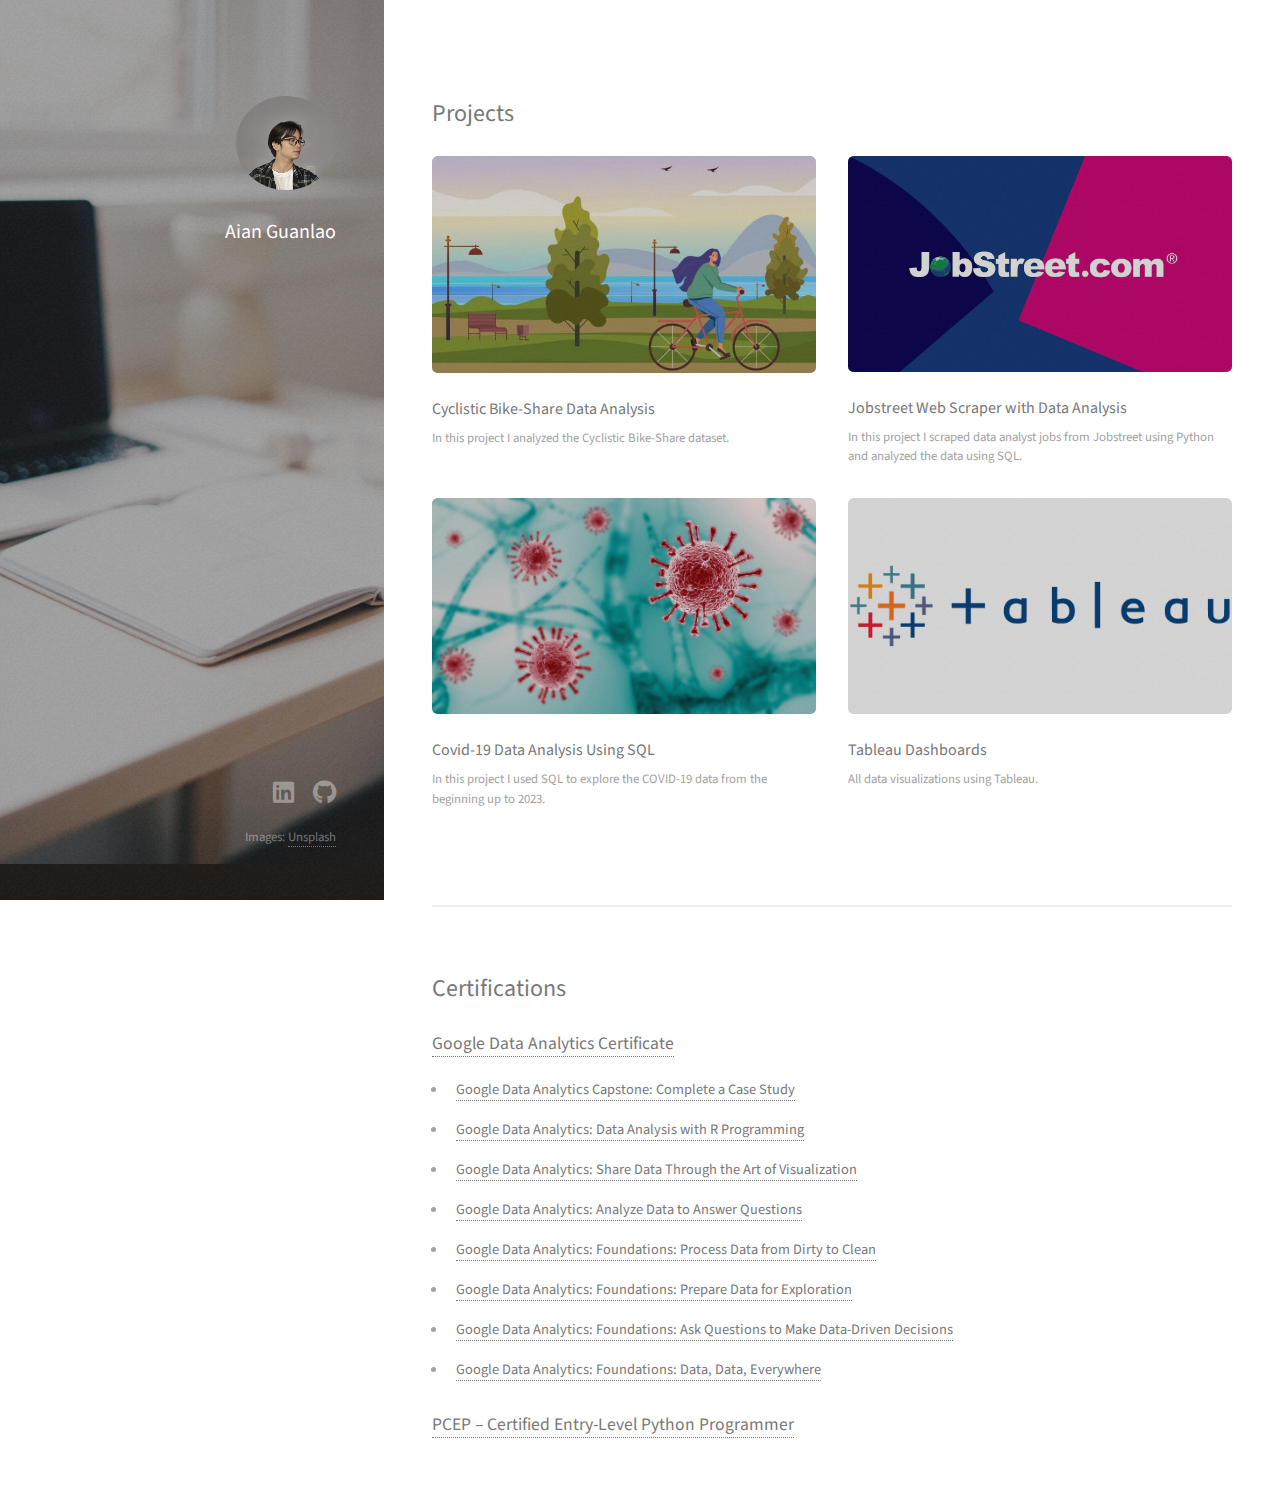
==== commit ad3b0b81: "Update index.html" ====
--- a/index.html
+++ b/index.html
@@ -52,7 +52,7 @@
 								<p>In this project I scraped data analyst jobs from Jobstreet using Python and analyzed the data using SQL.</p>
 							</article>
 							<article class="col-6 col-12-xsmall work-item">
-								<a href="https://github.com/shiru76/covid19-data-analysis" target="_blank" class="image fit thumb"><img src="images/COVID19.jpg" alt="" /></a>
+								<a href="https://github.com/shiru76/covid19-data-analysis" target="_blank" class="image fit thumb"><img src="images/covid19.jpg" alt="" /></a>
 								<h3>Covid-19 Data Analysis Using SQL</h3>
 								<p>In this project I used SQL to explore the COVID-19 data from the beginning up to 2023.</p>
 							</article>
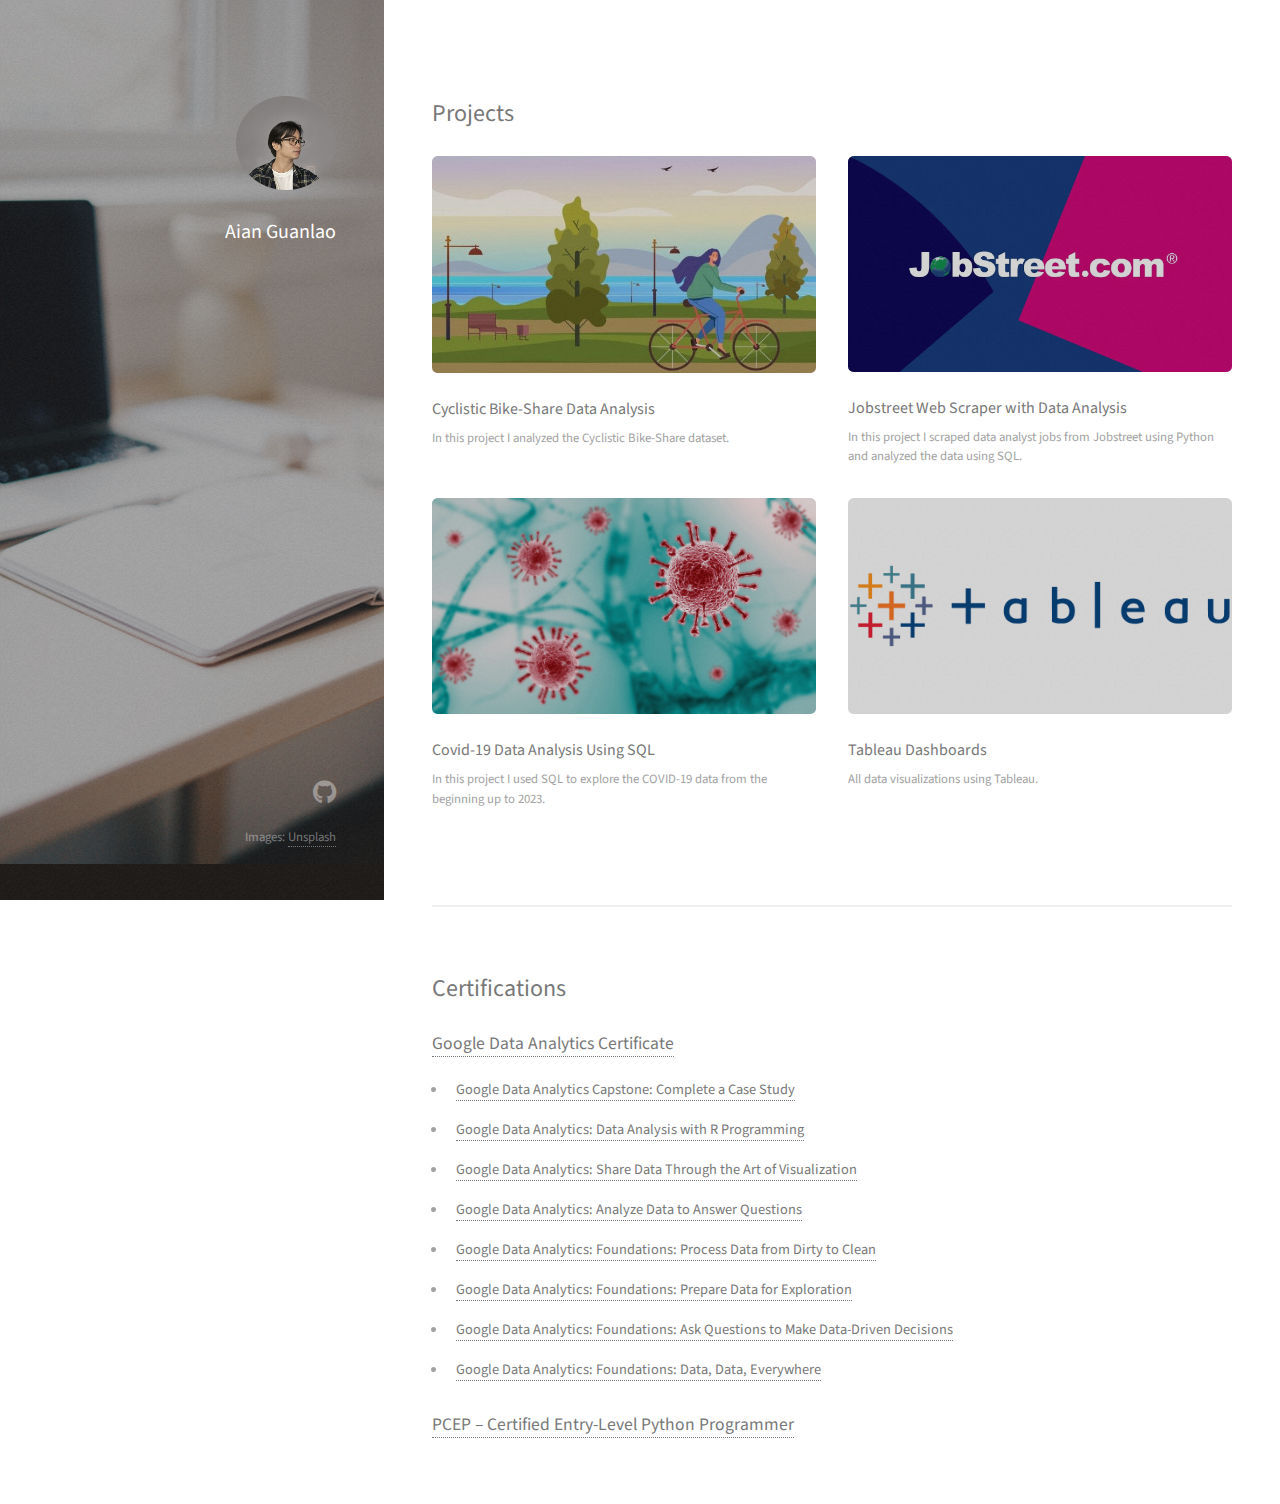
==== commit 6a6b17e9: "Update index.html" ====
--- a/index.html
+++ b/index.html
@@ -466,7 +466,7 @@
 			<footer id="footer">
 				<div class="inner">
 					<ul class="icons">
-						<li><a href="https://www.linkedin.com/in/hcguanlaoiii/" class="icon brands fa-linkedin" target="_blank"><span class="label">Github</span></a></li>
+						<!-- <li><a href="https://www.linkedin.com/in/hcguanlaoiii/" class="icon brands fa-linkedin" target="_blank"><span class="label">Github</span></a></li> -->
 						<li><a href="https://www.github.com/shiru76/" class="icon brands fa-github" target="_blank"><span class="label">Linkedin</span></a></li>
 					</ul>
 					<ul class="copyright">
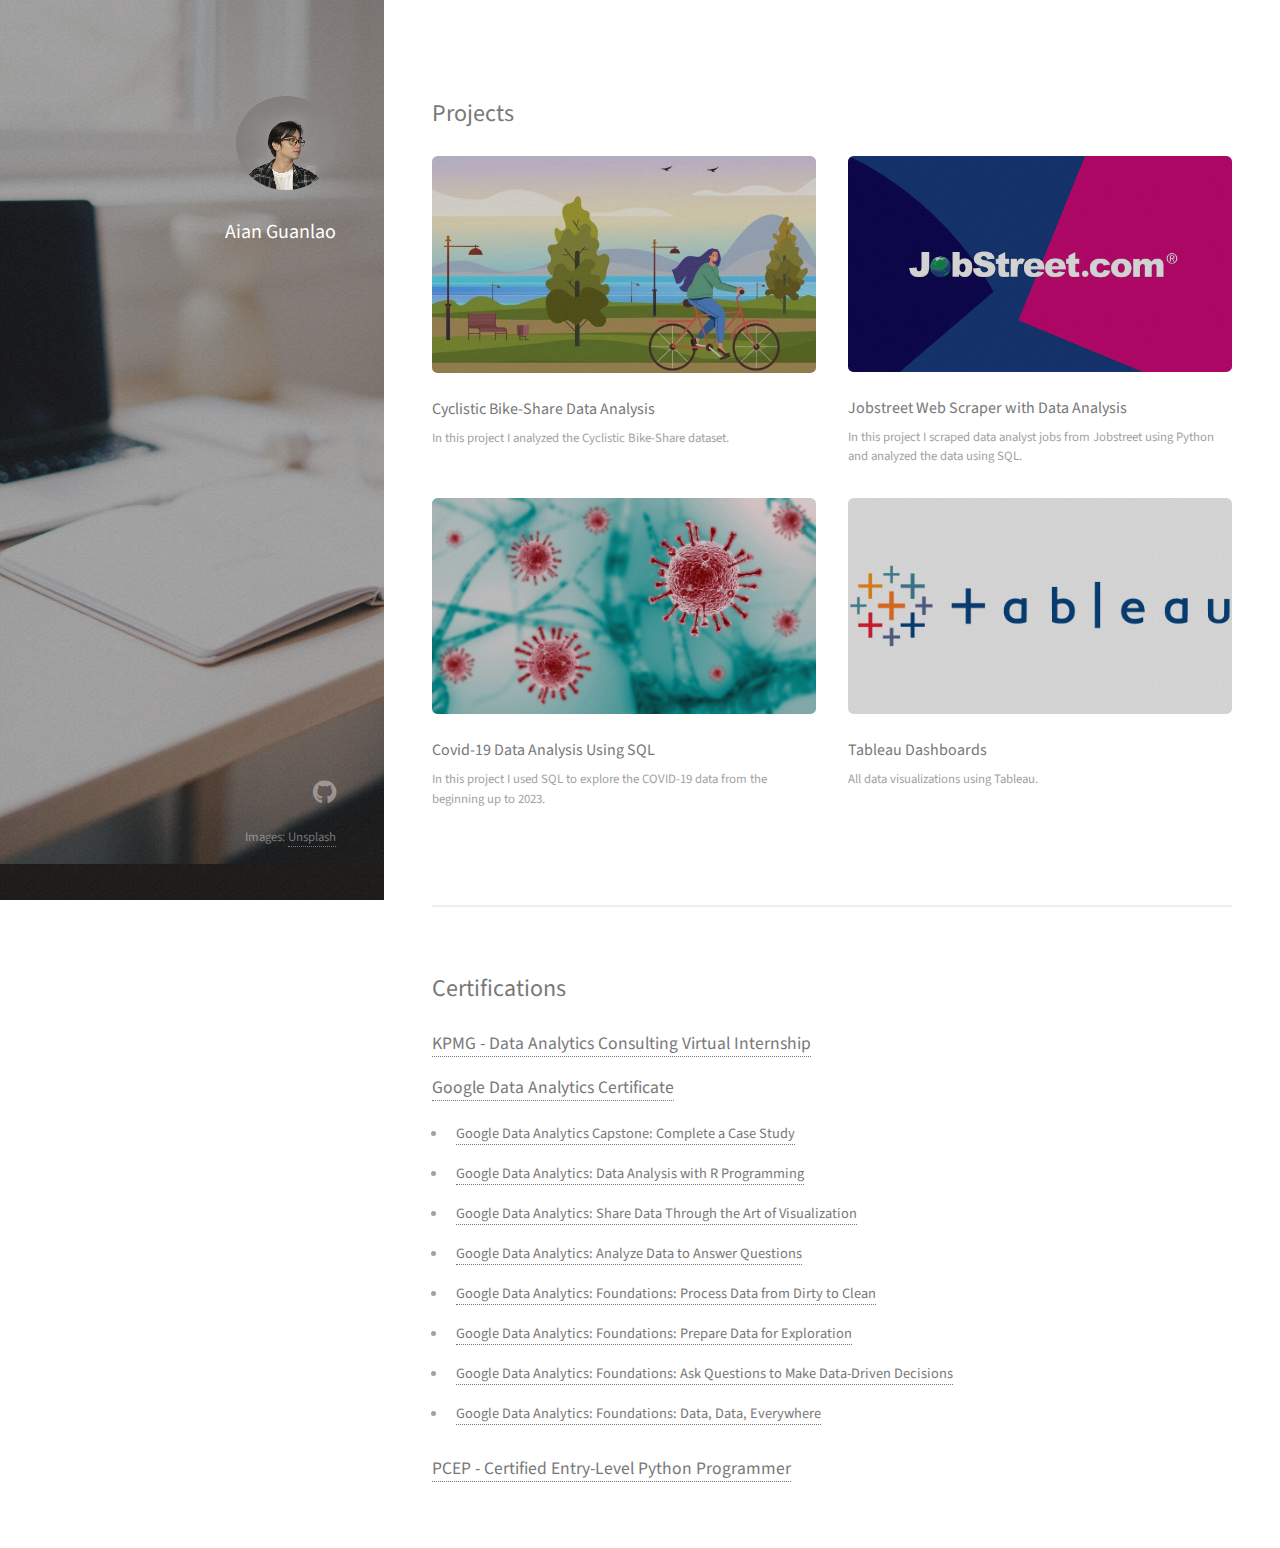
==== commit c0699336: "Update index.html" ====
--- a/index.html
+++ b/index.html
@@ -112,6 +112,7 @@
 
 					<section id="three">
 						<h2>Certifications</h2>
+						<h4><a href="https://forage-uploads-prod.s3.amazonaws.com/completion-certificates/KPMG%20AU/m7W4GMqeT3bh9Nb2c_KPMG%20AU_QNedYBZEhc7TsMfB3_1685285274234_completion_certificate.pdf" target="_blank">KPMG - Data Analytics Consulting Virtual Internship</a></h4>											
 						<h4><a href="https://www.credly.com/badges/f3aaa649-5cfc-489a-98c5-529273b153b5" target="_blank">Google Data Analytics Certificate</a></h4>											
 						<ul>
 							<li>
@@ -139,7 +140,7 @@
 								<h5><a href="https://www.coursera.org/account/accomplishments/certificate/EYYZ6BNDMR9D" target="_blank">Google Data Analytics: Foundations: Data, Data, Everywhere</a></h5>
 							</li>	
 						</ul>
-						<h4><a href="https://www.credly.com/badges/b2095a31-2102-4abe-8b6a-214d32609494" target="_blank">PCEP – Certified Entry-Level Python Programmer</a></h4>
+						<h4><a href="https://www.credly.com/badges/b2095a31-2102-4abe-8b6a-214d32609494" target="_blank">PCEP - Certified Entry-Level Python Programmer</a></h4>
 					</section>					
 
 				<!-- Four -->
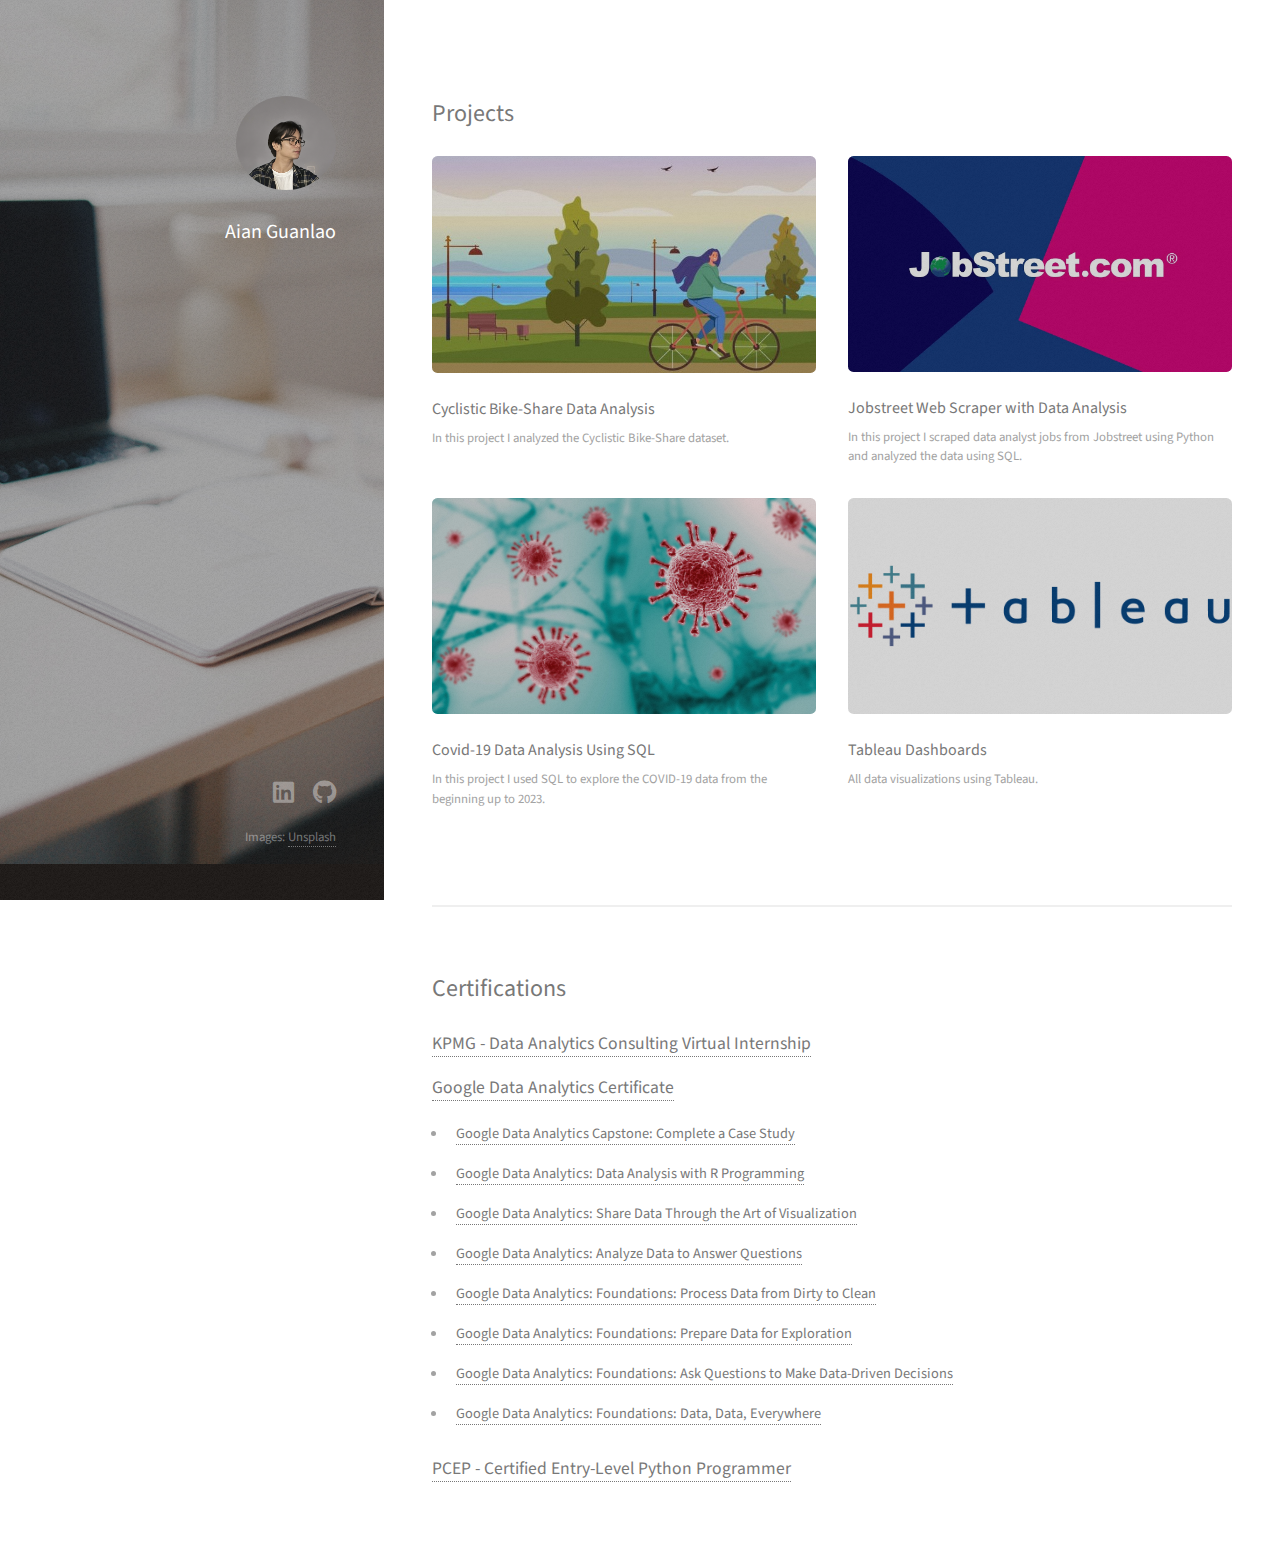
==== commit 74b9d901: "Added the linkedin website" ====
--- a/index.html
+++ b/index.html
@@ -467,7 +467,7 @@
 			<footer id="footer">
 				<div class="inner">
 					<ul class="icons">
-						<!-- <li><a href="https://www.linkedin.com/in/hcguanlaoiii/" class="icon brands fa-linkedin" target="_blank"><span class="label">Github</span></a></li> -->
+						<li><a href="https://www.linkedin.com/in/hcguanlaoiii/" class="icon brands fa-linkedin" target="_blank"><span class="label">Github</span></a></li>
 						<li><a href="https://www.github.com/shiru76/" class="icon brands fa-github" target="_blank"><span class="label">Linkedin</span></a></li>
 					</ul>
 					<ul class="copyright">
